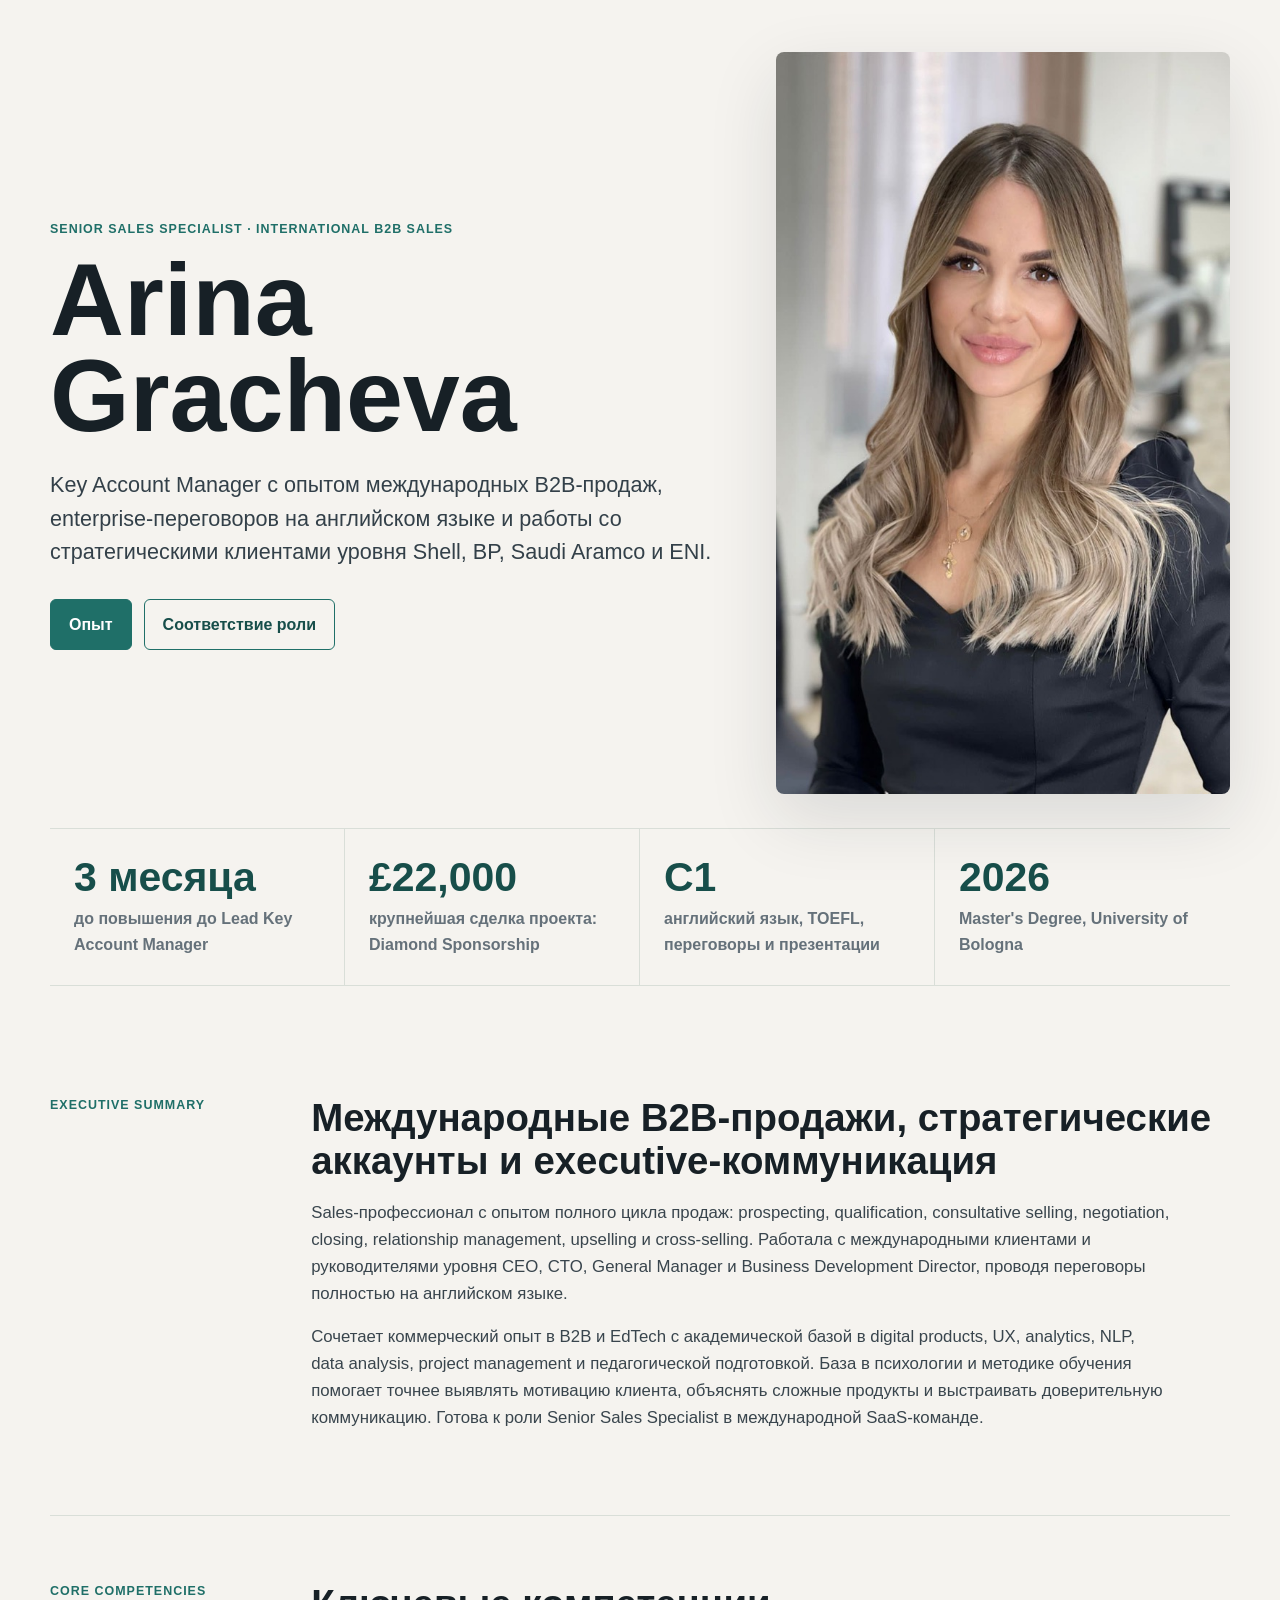
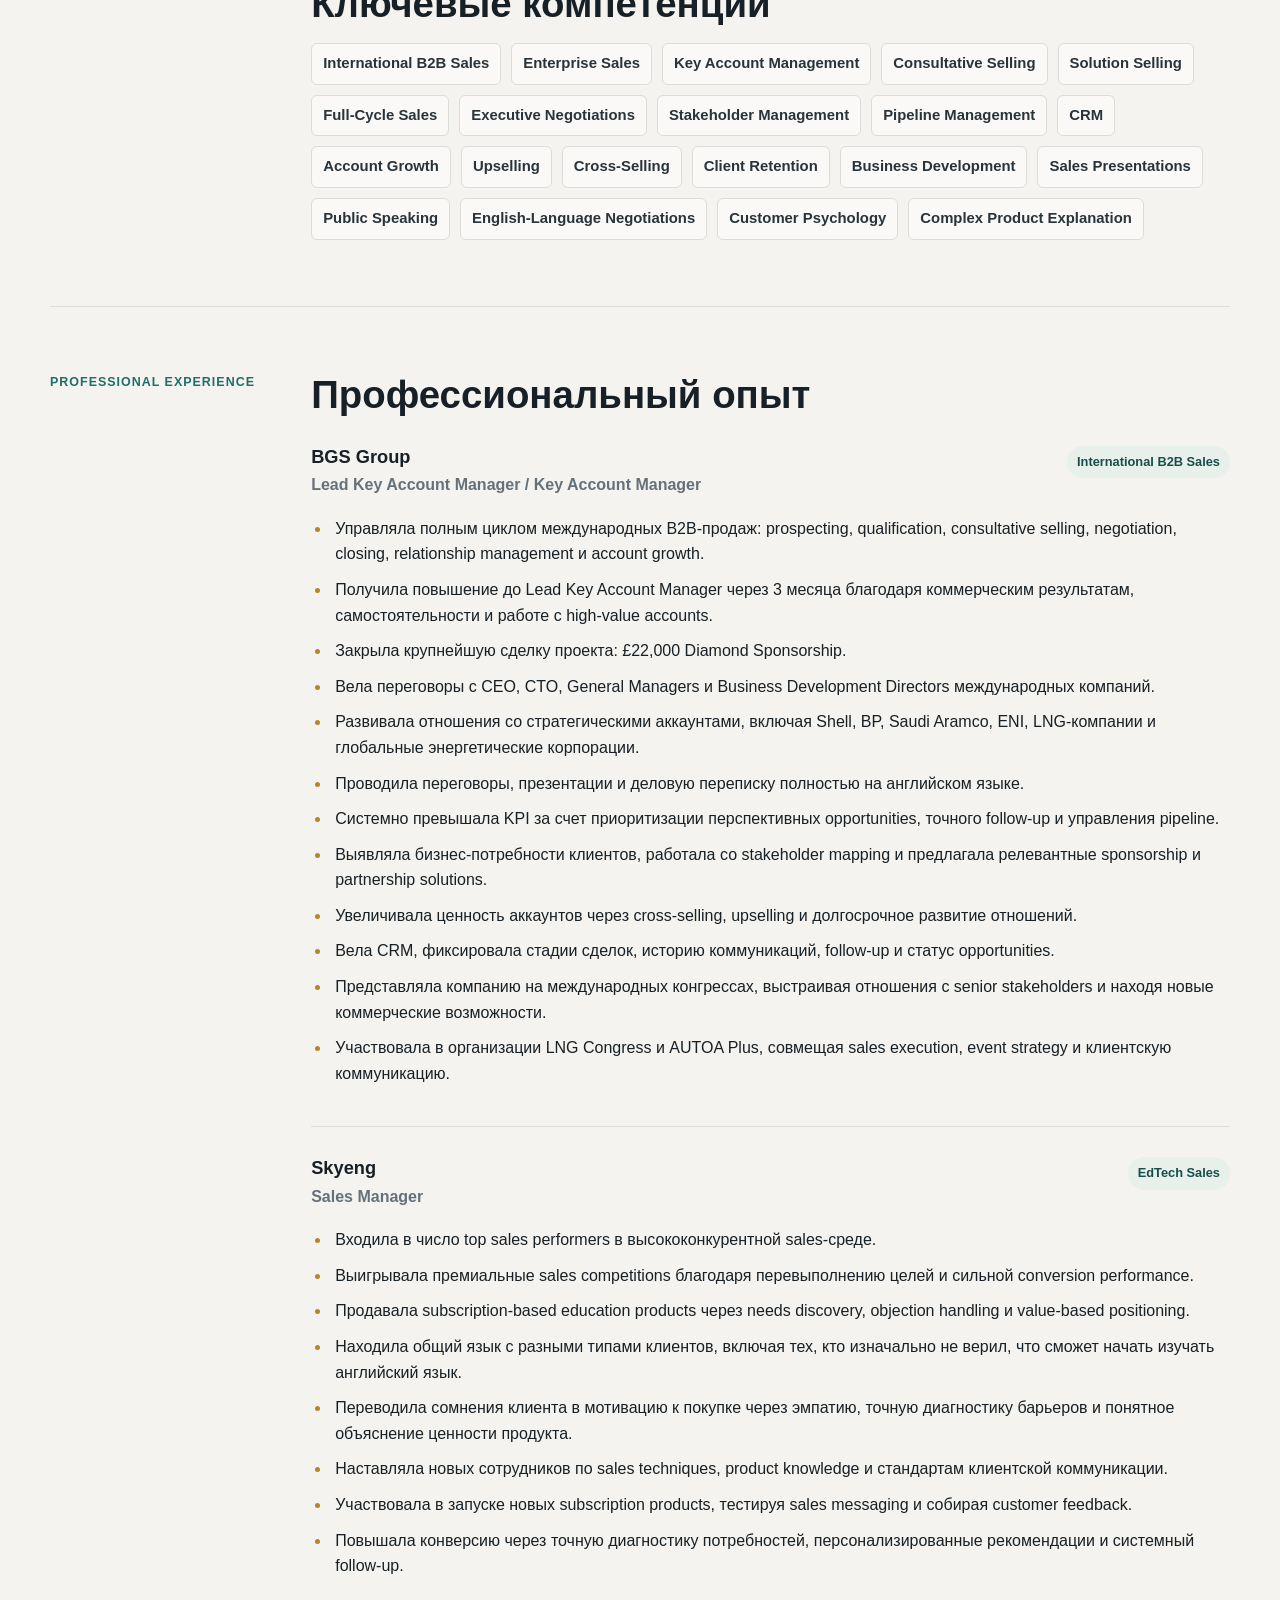
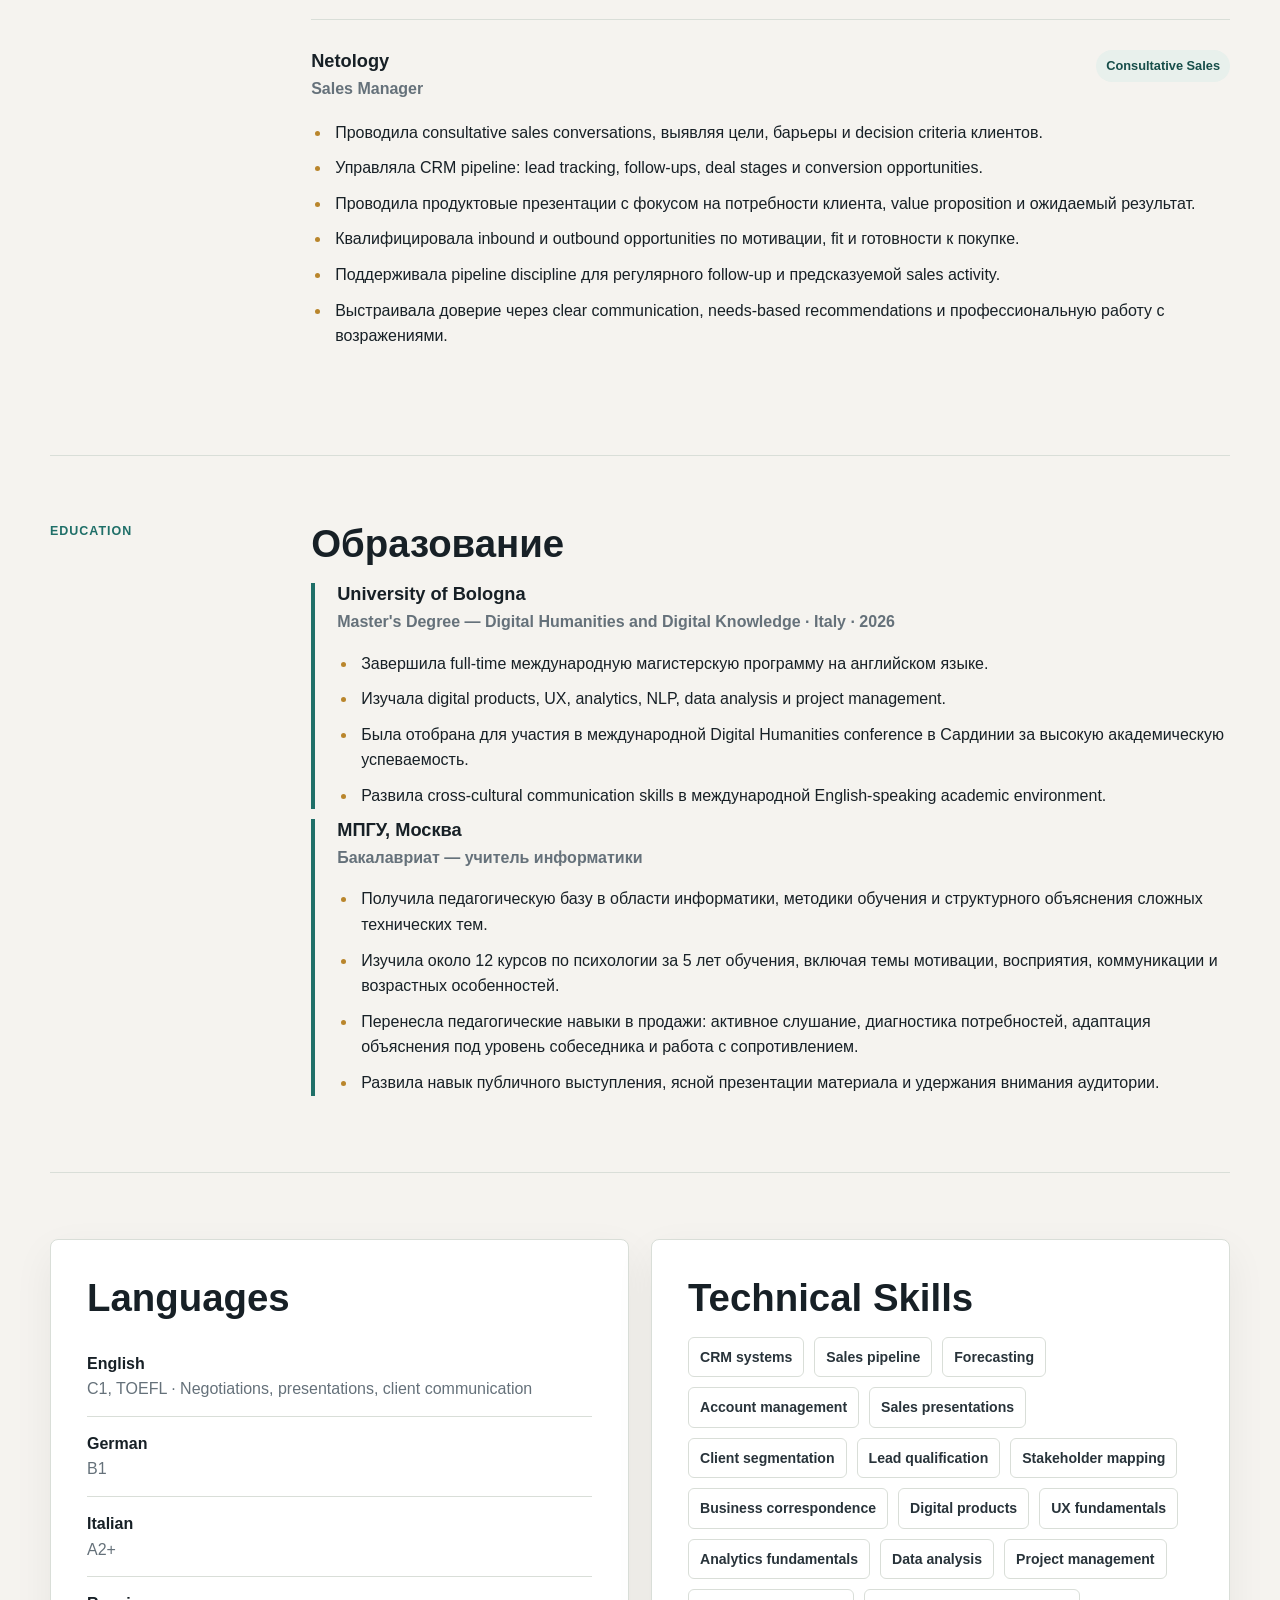
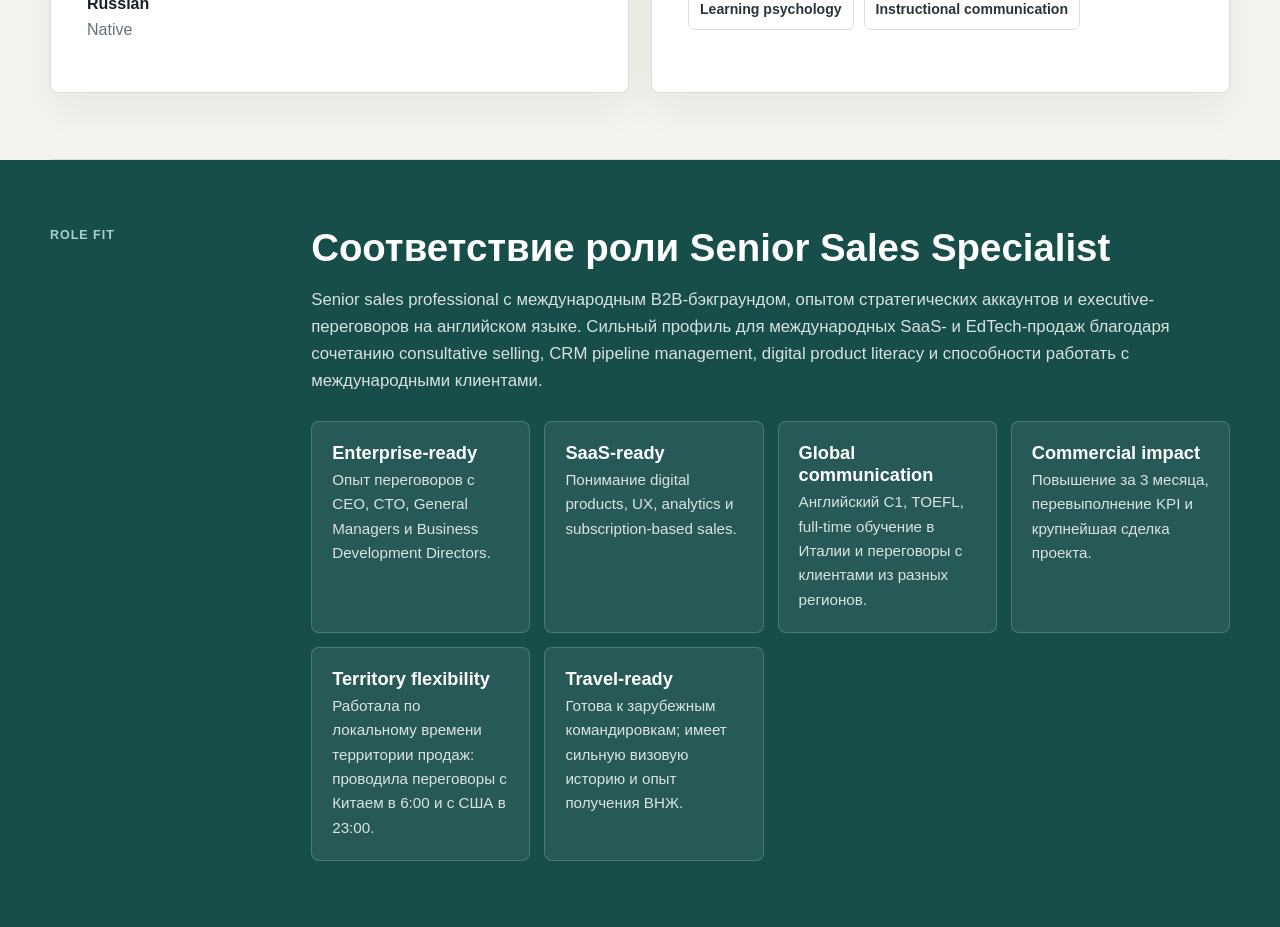
==== index.html @ f07f1e03 "Add resume website" ====
<!doctype html>
<html lang="ru">
  <head>
    <meta charset="utf-8" />
    <meta name="viewport" content="width=device-width, initial-scale=1" />
    <title>Arina Gracheva | Senior Sales Specialist</title>
    <meta
      name="description"
      content="Резюме Арины Грачевой: Senior Sales Specialist, International B2B Sales, Key Account Management, English C1."
    />
    <link rel="stylesheet" href="styles.css" />
  </head>
  <body>
    <main>
      <section class="hero" aria-labelledby="hero-title">
        <div class="hero__content">
          <p class="eyebrow">Senior Sales Specialist · International B2B Sales</p>
          <h1 id="hero-title">Arina Gracheva</h1>
          <p class="hero__lead">
            Key Account Manager с опытом международных B2B-продаж, enterprise-переговоров
            на английском языке и работы со стратегическими клиентами уровня Shell, BP,
            Saudi Aramco и ENI.
          </p>
          <div class="hero__actions" aria-label="Основные действия">
            <a href="#experience" class="button button--primary">Опыт</a>
            <a href="#role-fit" class="button button--secondary">Соответствие роли</a>
          </div>
        </div>
        <div class="hero__photo" aria-label="Портрет Арины Грачевой">
          <img
            src="3CC2D4A4-114E-450F-908F-D5BBDFE2E6F9_1_105_c.jpeg"
            alt="Arina Gracheva"
          />
        </div>
      </section>

      <section class="metrics" aria-label="Ключевые достижения">
        <article>
          <span>3 месяца</span>
          <p>до повышения до Lead Key Account Manager</p>
        </article>
        <article>
          <span>£22,000</span>
          <p>крупнейшая сделка проекта: Diamond Sponsorship</p>
        </article>
        <article>
          <span>C1</span>
          <p>английский язык, TOEFL, переговоры и презентации</p>
        </article>
        <article>
          <span>2026</span>
          <p>Master's Degree, University of Bologna</p>
        </article>
      </section>

      <section class="section section--summary" id="summary">
        <div class="section__label">Executive Summary</div>
        <div class="section__body">
          <h2>Международные B2B-продажи, стратегические аккаунты и executive-коммуникация</h2>
          <p>
            Sales-профессионал с опытом полного цикла продаж: prospecting, qualification,
            consultative selling, negotiation, closing, relationship management, upselling и
            cross-selling. Работала с международными клиентами и руководителями уровня CEO,
            CTO, General Manager и Business Development Director, проводя переговоры полностью
            на английском языке.
          </p>
          <p>
            Сочетает коммерческий опыт в B2B и EdTech с академической базой в digital products,
            UX, analytics, NLP, data analysis, project management и педагогической подготовкой.
            База в психологии и методике обучения помогает точнее выявлять мотивацию клиента,
            объяснять сложные продукты и выстраивать доверительную коммуникацию. Готова к роли
            Senior Sales Specialist в международной SaaS-команде.
          </p>
        </div>
      </section>

      <section class="section" aria-labelledby="competencies-title">
        <div class="section__label">Core Competencies</div>
        <div class="section__body">
          <h2 id="competencies-title">Ключевые компетенции</h2>
          <div class="tags">
            <span>International B2B Sales</span>
            <span>Enterprise Sales</span>
            <span>Key Account Management</span>
            <span>Consultative Selling</span>
            <span>Solution Selling</span>
            <span>Full-Cycle Sales</span>
            <span>Executive Negotiations</span>
            <span>Stakeholder Management</span>
            <span>Pipeline Management</span>
            <span>CRM</span>
            <span>Account Growth</span>
            <span>Upselling</span>
            <span>Cross-Selling</span>
            <span>Client Retention</span>
            <span>Business Development</span>
            <span>Sales Presentations</span>
            <span>Public Speaking</span>
            <span>English-Language Negotiations</span>
            <span>Customer Psychology</span>
            <span>Complex Product Explanation</span>
          </div>
        </div>
      </section>

      <section class="section" id="experience" aria-labelledby="experience-title">
        <div class="section__label">Professional Experience</div>
        <div class="section__body">
          <h2 id="experience-title">Профессиональный опыт</h2>

          <article class="role">
            <div class="role__header">
              <div>
                <h3>BGS Group</h3>
                <p>Lead Key Account Manager / Key Account Manager</p>
              </div>
              <span>International B2B Sales</span>
            </div>
            <ul>
              <li>Управляла полным циклом международных B2B-продаж: prospecting, qualification, consultative selling, negotiation, closing, relationship management и account growth.</li>
              <li>Получила повышение до Lead Key Account Manager через 3 месяца благодаря коммерческим результатам, самостоятельности и работе с high-value accounts.</li>
              <li>Закрыла крупнейшую сделку проекта: £22,000 Diamond Sponsorship.</li>
              <li>Вела переговоры с CEO, CTO, General Managers и Business Development Directors международных компаний.</li>
              <li>Развивала отношения со стратегическими аккаунтами, включая Shell, BP, Saudi Aramco, ENI, LNG-компании и глобальные энергетические корпорации.</li>
              <li>Проводила переговоры, презентации и деловую переписку полностью на английском языке.</li>
              <li>Системно превышала KPI за счет приоритизации перспективных opportunities, точного follow-up и управления pipeline.</li>
              <li>Выявляла бизнес-потребности клиентов, работала со stakeholder mapping и предлагала релевантные sponsorship и partnership solutions.</li>
              <li>Увеличивала ценность аккаунтов через cross-selling, upselling и долгосрочное развитие отношений.</li>
              <li>Вела CRM, фиксировала стадии сделок, историю коммуникаций, follow-up и статус opportunities.</li>
              <li>Представляла компанию на международных конгрессах, выстраивая отношения с senior stakeholders и находя новые коммерческие возможности.</li>
              <li>Участвовала в организации LNG Congress и AUTOA Plus, совмещая sales execution, event strategy и клиентскую коммуникацию.</li>
            </ul>
          </article>

          <article class="role">
            <div class="role__header">
              <div>
                <h3>Skyeng</h3>
                <p>Sales Manager</p>
              </div>
              <span>EdTech Sales</span>
            </div>
            <ul>
              <li>Входила в число top sales performers в высококонкурентной sales-среде.</li>
              <li>Выигрывала премиальные sales competitions благодаря перевыполнению целей и сильной conversion performance.</li>
              <li>Продавала subscription-based education products через needs discovery, objection handling и value-based positioning.</li>
              <li>Находила общий язык с разными типами клиентов, включая тех, кто изначально не верил, что сможет начать изучать английский язык.</li>
              <li>Переводила сомнения клиента в мотивацию к покупке через эмпатию, точную диагностику барьеров и понятное объяснение ценности продукта.</li>
              <li>Наставляла новых сотрудников по sales techniques, product knowledge и стандартам клиентской коммуникации.</li>
              <li>Участвовала в запуске новых subscription products, тестируя sales messaging и собирая customer feedback.</li>
              <li>Повышала конверсию через точную диагностику потребностей, персонализированные рекомендации и системный follow-up.</li>
            </ul>
          </article>

          <article class="role">
            <div class="role__header">
              <div>
                <h3>Netology</h3>
                <p>Sales Manager</p>
              </div>
              <span>Consultative Sales</span>
            </div>
            <ul>
              <li>Проводила consultative sales conversations, выявляя цели, барьеры и decision criteria клиентов.</li>
              <li>Управляла CRM pipeline: lead tracking, follow-ups, deal stages и conversion opportunities.</li>
              <li>Проводила продуктовые презентации с фокусом на потребности клиента, value proposition и ожидаемый результат.</li>
              <li>Квалифицировала inbound и outbound opportunities по мотивации, fit и готовности к покупке.</li>
              <li>Поддерживала pipeline discipline для регулярного follow-up и предсказуемой sales activity.</li>
              <li>Выстраивала доверие через clear communication, needs-based recommendations и профессиональную работу с возражениями.</li>
            </ul>
          </article>
        </div>
      </section>

      <section class="section" id="education" aria-labelledby="education-title">
        <div class="section__label">Education</div>
        <div class="section__body">
          <h2 id="education-title">Образование</h2>
          <article class="education">
            <h3>University of Bologna</h3>
            <p>Master's Degree — Digital Humanities and Digital Knowledge · Italy · 2026</p>
            <ul>
              <li>Завершила full-time международную магистерскую программу на английском языке.</li>
              <li>Изучала digital products, UX, analytics, NLP, data analysis и project management.</li>
              <li>Была отобрана для участия в международной Digital Humanities conference в Сардинии за высокую академическую успеваемость.</li>
              <li>Развила cross-cultural communication skills в международной English-speaking academic environment.</li>
            </ul>
          </article>
          <article class="education">
            <h3>МПГУ, Москва</h3>
            <p>Бакалавриат — учитель информатики</p>
            <ul>
              <li>Получила педагогическую базу в области информатики, методики обучения и структурного объяснения сложных технических тем.</li>
              <li>Изучила около 12 курсов по психологии за 5 лет обучения, включая темы мотивации, восприятия, коммуникации и возрастных особенностей.</li>
              <li>Перенесла педагогические навыки в продажи: активное слушание, диагностика потребностей, адаптация объяснения под уровень собеседника и работа с сопротивлением.</li>
              <li>Развила навык публичного выступления, ясной презентации материала и удержания внимания аудитории.</li>
            </ul>
          </article>
        </div>
      </section>

      <section class="section section--split" aria-label="Языки и технические навыки">
        <div class="panel">
          <h2>Languages</h2>
          <dl>
            <div>
              <dt>English</dt>
              <dd>C1, TOEFL · Negotiations, presentations, client communication</dd>
            </div>
            <div>
              <dt>German</dt>
              <dd>B1</dd>
            </div>
            <div>
              <dt>Italian</dt>
              <dd>A2+</dd>
            </div>
            <div>
              <dt>Russian</dt>
              <dd>Native</dd>
            </div>
          </dl>
        </div>
        <div class="panel">
          <h2>Technical Skills</h2>
          <div class="tags tags--compact">
            <span>CRM systems</span>
            <span>Sales pipeline</span>
            <span>Forecasting</span>
            <span>Account management</span>
            <span>Sales presentations</span>
            <span>Client segmentation</span>
            <span>Lead qualification</span>
            <span>Stakeholder mapping</span>
            <span>Business correspondence</span>
            <span>Digital products</span>
            <span>UX fundamentals</span>
            <span>Analytics fundamentals</span>
            <span>Data analysis</span>
            <span>Project management</span>
            <span>Learning psychology</span>
            <span>Instructional communication</span>
          </div>
        </div>
      </section>

      <section class="section section--accent" id="role-fit">
        <div class="section__label">Role Fit</div>
        <div class="section__body">
          <h2>Соответствие роли Senior Sales Specialist</h2>
          <p>
            Senior sales professional с международным B2B-бэкграундом, опытом стратегических
            аккаунтов и executive-переговоров на английском языке. Сильный профиль для
            международных SaaS- и EdTech-продаж благодаря сочетанию consultative selling,
            CRM pipeline management, digital product literacy и способности работать с
            международными клиентами.
          </p>
          <div class="fit-grid">
            <article>
              <h3>Enterprise-ready</h3>
              <p>Опыт переговоров с CEO, CTO, General Managers и Business Development Directors.</p>
            </article>
            <article>
              <h3>SaaS-ready</h3>
              <p>Понимание digital products, UX, analytics и subscription-based sales.</p>
            </article>
            <article>
              <h3>Global communication</h3>
              <p>Английский C1, TOEFL, full-time обучение в Италии и переговоры с клиентами из разных регионов.</p>
            </article>
            <article>
              <h3>Commercial impact</h3>
              <p>Повышение за 3 месяца, перевыполнение KPI и крупнейшая сделка проекта.</p>
            </article>
            <article>
              <h3>Territory flexibility</h3>
              <p>Работала по локальному времени территории продаж: проводила переговоры с Китаем в 6:00 и с США в 23:00.</p>
            </article>
            <article>
              <h3>Travel-ready</h3>
              <p>Готова к зарубежным командировкам; имеет сильную визовую историю и опыт получения ВНЖ.</p>
            </article>
          </div>
        </div>
      </section>
    </main>
  </body>
</html>
---- styles.css ----
:root {
  --bg: #f5f3ef;
  --surface: #ffffff;
  --ink: #172026;
  --muted: #65717a;
  --line: #d9ded8;
  --accent: #1f6f68;
  --accent-strong: #174e4a;
  --gold: #b9852b;
  --soft: #e8f0ec;
  --shadow: 0 24px 70px rgba(23, 32, 38, 0.12);
}

* {
  box-sizing: border-box;
}

html {
  scroll-behavior: smooth;
}

body {
  margin: 0;
  background: var(--bg);
  color: var(--ink);
  font-family: Inter, -apple-system, BlinkMacSystemFont, "Segoe UI", Arial, sans-serif;
  font-size: 16px;
  line-height: 1.6;
  letter-spacing: 0;
}

img {
  display: block;
  max-width: 100%;
}

main {
  overflow: hidden;
}

.hero {
  min-height: 92vh;
  display: grid;
  grid-template-columns: minmax(0, 1.05fr) minmax(340px, 0.72fr);
  align-items: center;
  gap: clamp(32px, 5vw, 80px);
  width: min(1180px, calc(100% - 40px));
  margin: 0 auto;
  padding: 52px 0 34px;
}

.hero__content {
  padding-top: 24px;
}

.eyebrow,
.section__label {
  color: var(--accent);
  font-size: 0.78rem;
  font-weight: 800;
  letter-spacing: 0.08em;
  text-transform: uppercase;
}

h1,
h2,
h3,
p {
  margin-top: 0;
}

h1 {
  max-width: 760px;
  margin-bottom: 24px;
  font-size: clamp(3.3rem, 8vw, 6.9rem);
  line-height: 0.94;
  font-weight: 800;
}

h2 {
  margin-bottom: 18px;
  font-size: clamp(1.55rem, 3vw, 2.55rem);
  line-height: 1.12;
}

h3 {
  margin-bottom: 4px;
  font-size: 1.14rem;
  line-height: 1.22;
}

.hero__lead {
  max-width: 720px;
  margin-bottom: 30px;
  color: #334049;
  font-size: clamp(1.05rem, 1.8vw, 1.35rem);
  line-height: 1.55;
}

.hero__actions {
  display: flex;
  flex-wrap: wrap;
  gap: 12px;
}

.button {
  min-height: 48px;
  display: inline-flex;
  align-items: center;
  justify-content: center;
  border: 1px solid var(--accent);
  border-radius: 6px;
  padding: 12px 18px;
  font-weight: 800;
  text-decoration: none;
}

.button--primary {
  background: var(--accent);
  color: white;
}

.button--secondary {
  background: transparent;
  color: var(--accent-strong);
}

.button:focus-visible,
a:focus-visible {
  outline: 3px solid rgba(31, 111, 104, 0.35);
  outline-offset: 3px;
}

.hero__photo {
  position: relative;
  align-self: stretch;
  min-height: 620px;
  border-radius: 8px;
  overflow: hidden;
  box-shadow: var(--shadow);
}

.hero__photo img {
  width: 100%;
  height: 100%;
  object-fit: cover;
  object-position: 50% 28%;
}

.metrics {
  display: grid;
  grid-template-columns: repeat(4, minmax(0, 1fr));
  width: min(1180px, calc(100% - 40px));
  margin: 0 auto 34px;
  border-top: 1px solid var(--line);
  border-bottom: 1px solid var(--line);
}

.metrics article {
  min-height: 142px;
  padding: 28px 24px;
  border-right: 1px solid var(--line);
}

.metrics article:last-child {
  border-right: 0;
}

.metrics span {
  display: block;
  margin-bottom: 8px;
  color: var(--accent-strong);
  font-size: clamp(1.8rem, 3.2vw, 2.7rem);
  line-height: 1;
  font-weight: 800;
}

.metrics p {
  margin-bottom: 0;
  color: var(--muted);
  font-weight: 600;
}

.section {
  display: grid;
  grid-template-columns: 210px minmax(0, 1fr);
  gap: clamp(24px, 4vw, 60px);
  width: min(1180px, calc(100% - 40px));
  margin: 0 auto;
  padding: 66px 0;
  border-bottom: 1px solid var(--line);
}

.section__body > p {
  max-width: 860px;
  color: #39454d;
  font-size: 1.05rem;
}

.section--summary {
  padding-top: 76px;
}

.tags {
  display: flex;
  flex-wrap: wrap;
  gap: 10px;
}

.tags span {
  border: 1px solid var(--line);
  border-radius: 6px;
  background: rgba(255, 255, 255, 0.55);
  padding: 8px 11px;
  color: #28333a;
  font-size: 0.93rem;
  font-weight: 700;
}

.role {
  padding: 30px 0;
  border-top: 1px solid var(--line);
}

.role:first-of-type {
  border-top: 0;
  padding-top: 12px;
}

.role__header {
  display: flex;
  align-items: flex-start;
  justify-content: space-between;
  gap: 20px;
  margin-bottom: 18px;
}

.role__header p {
  margin-bottom: 0;
  color: var(--muted);
  font-weight: 700;
}

.role__header span {
  flex: 0 0 auto;
  border-radius: 999px;
  background: var(--soft);
  padding: 6px 10px;
  color: var(--accent-strong);
  font-size: 0.8rem;
  font-weight: 800;
}

ul {
  margin: 0;
  padding-left: 20px;
}

li {
  margin-bottom: 10px;
  padding-left: 4px;
}

li::marker {
  color: var(--gold);
}

.education {
  border-left: 4px solid var(--accent);
  padding-left: 22px;
}

.education p {
  color: var(--muted);
  font-weight: 700;
}

.section--split {
  grid-template-columns: repeat(2, minmax(0, 1fr));
  gap: 22px;
}

.panel {
  background: var(--surface);
  border: 1px solid var(--line);
  border-radius: 8px;
  padding: clamp(24px, 4vw, 36px);
  box-shadow: 0 14px 42px rgba(23, 32, 38, 0.06);
}

dl {
  margin: 0;
}

dl div {
  padding: 14px 0;
  border-top: 1px solid var(--line);
}

dl div:first-child {
  border-top: 0;
}

dt {
  font-weight: 800;
}

dd {
  margin-left: 0;
  color: var(--muted);
}

.tags--compact span {
  font-size: 0.88rem;
}

.section--accent {
  background: var(--accent-strong);
  color: white;
  width: 100%;
  padding-right: max(20px, calc((100% - 1180px) / 2));
  padding-left: max(20px, calc((100% - 1180px) / 2));
  border-bottom: 0;
}

.section--accent .section__label {
  color: #a9d3ca;
}

.section--accent p {
  color: rgba(255, 255, 255, 0.83);
}

.fit-grid {
  display: grid;
  grid-template-columns: repeat(4, minmax(0, 1fr));
  gap: 14px;
  margin-top: 26px;
}

.fit-grid article {
  min-height: 168px;
  border: 1px solid rgba(255, 255, 255, 0.18);
  border-radius: 8px;
  padding: 20px;
  background: rgba(255, 255, 255, 0.07);
}

.fit-grid h3 {
  color: white;
}

.fit-grid p {
  margin-bottom: 0;
  font-size: 0.95rem;
}

@media (max-width: 940px) {
  .hero {
    min-height: auto;
    grid-template-columns: 1fr;
    padding-top: 34px;
  }

  .hero__photo {
    min-height: 520px;
    order: -1;
  }

  .metrics {
    grid-template-columns: repeat(2, minmax(0, 1fr));
  }

  .metrics article:nth-child(2) {
    border-right: 0;
  }

  .metrics article:nth-child(-n + 2) {
    border-bottom: 1px solid var(--line);
  }

  .section,
  .section--accent {
    grid-template-columns: 1fr;
    gap: 16px;
    padding-top: 50px;
    padding-bottom: 50px;
  }

  .section--split,
  .fit-grid {
    grid-template-columns: 1fr;
  }
}

@media (max-width: 620px) {
  .hero,
  .metrics,
  .section {
    width: min(100% - 28px, 1180px);
  }

  h1 {
    font-size: clamp(2.9rem, 16vw, 4.9rem);
  }

  .hero__photo {
    min-height: 430px;
  }

  .hero__actions {
    flex-direction: column;
  }

  .button {
    width: 100%;
  }

  .metrics {
    grid-template-columns: 1fr;
  }

  .metrics article {
    border-right: 0;
    border-bottom: 1px solid var(--line);
  }

  .metrics article:last-child {
    border-bottom: 0;
  }

  .role__header {
    display: block;
  }

  .role__header span {
    display: inline-flex;
    margin-top: 12px;
  }

  .panel {
    padding: 22px;
  }
}
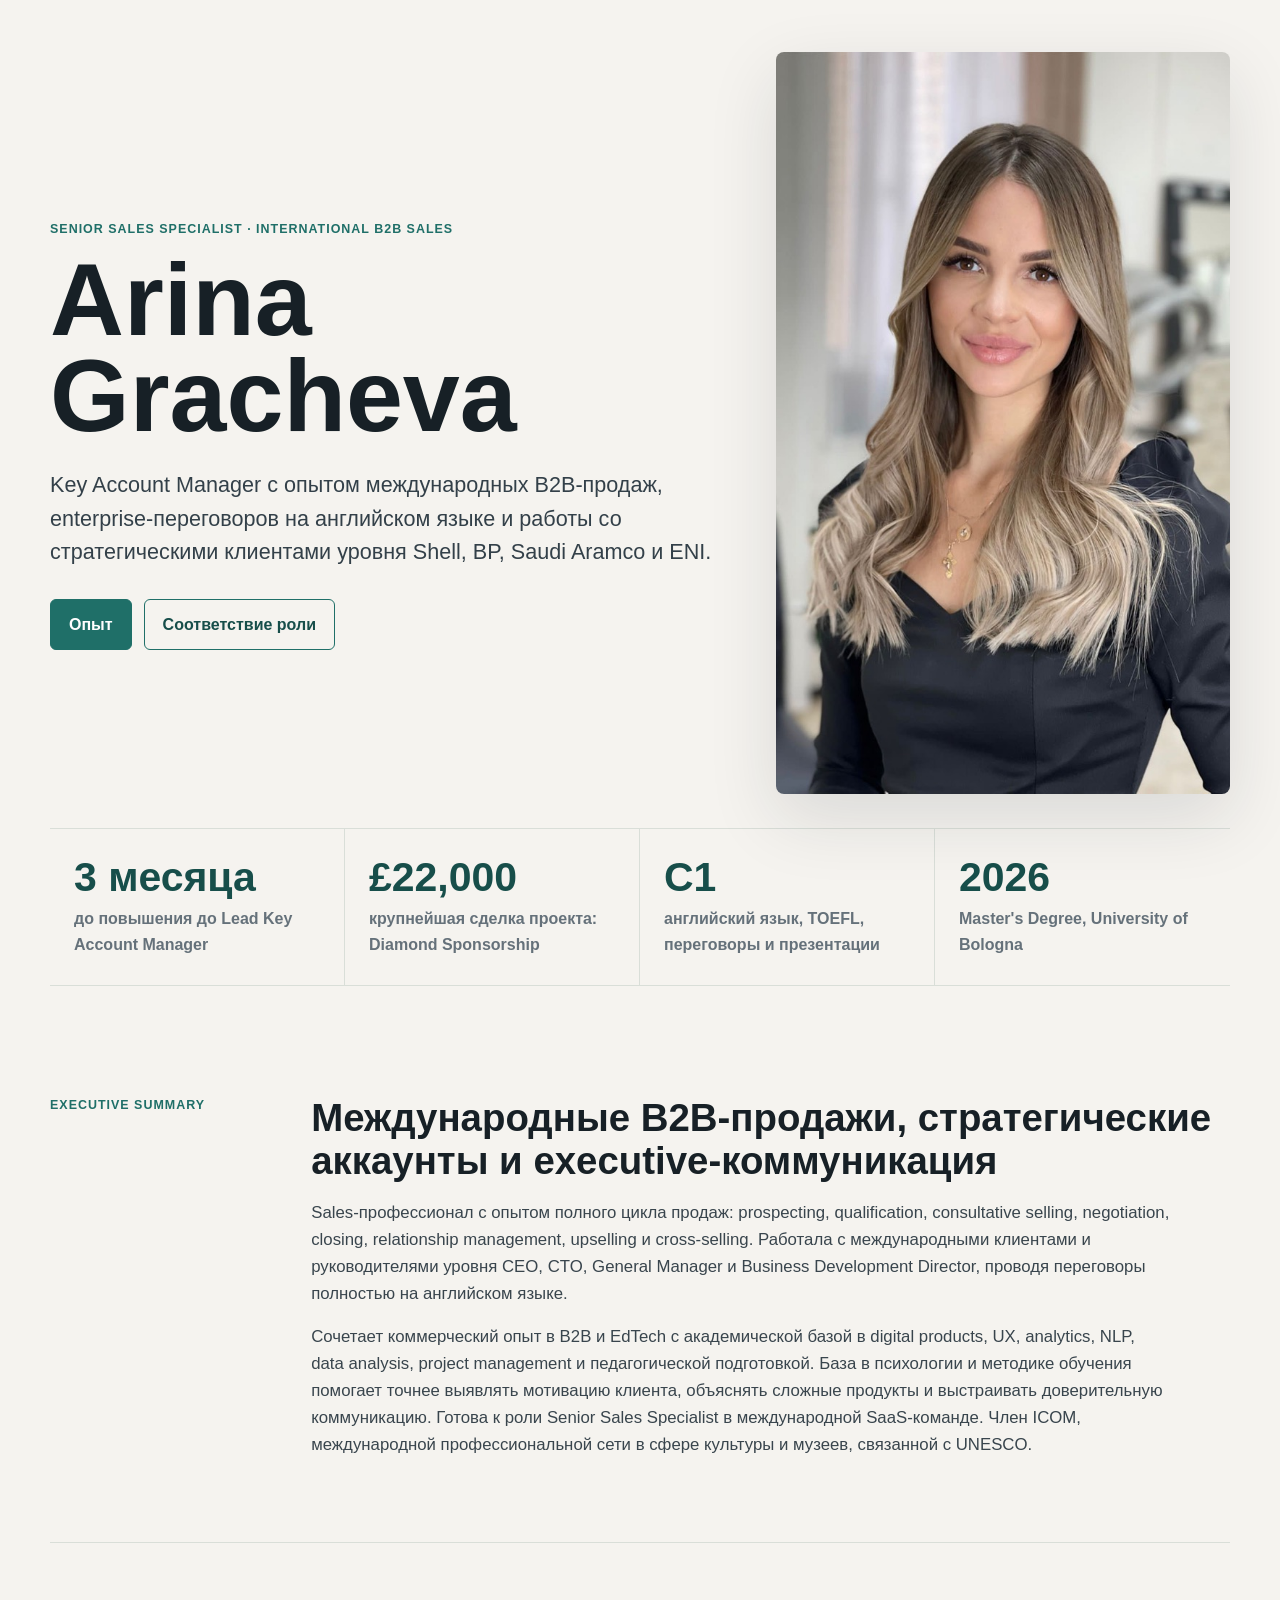
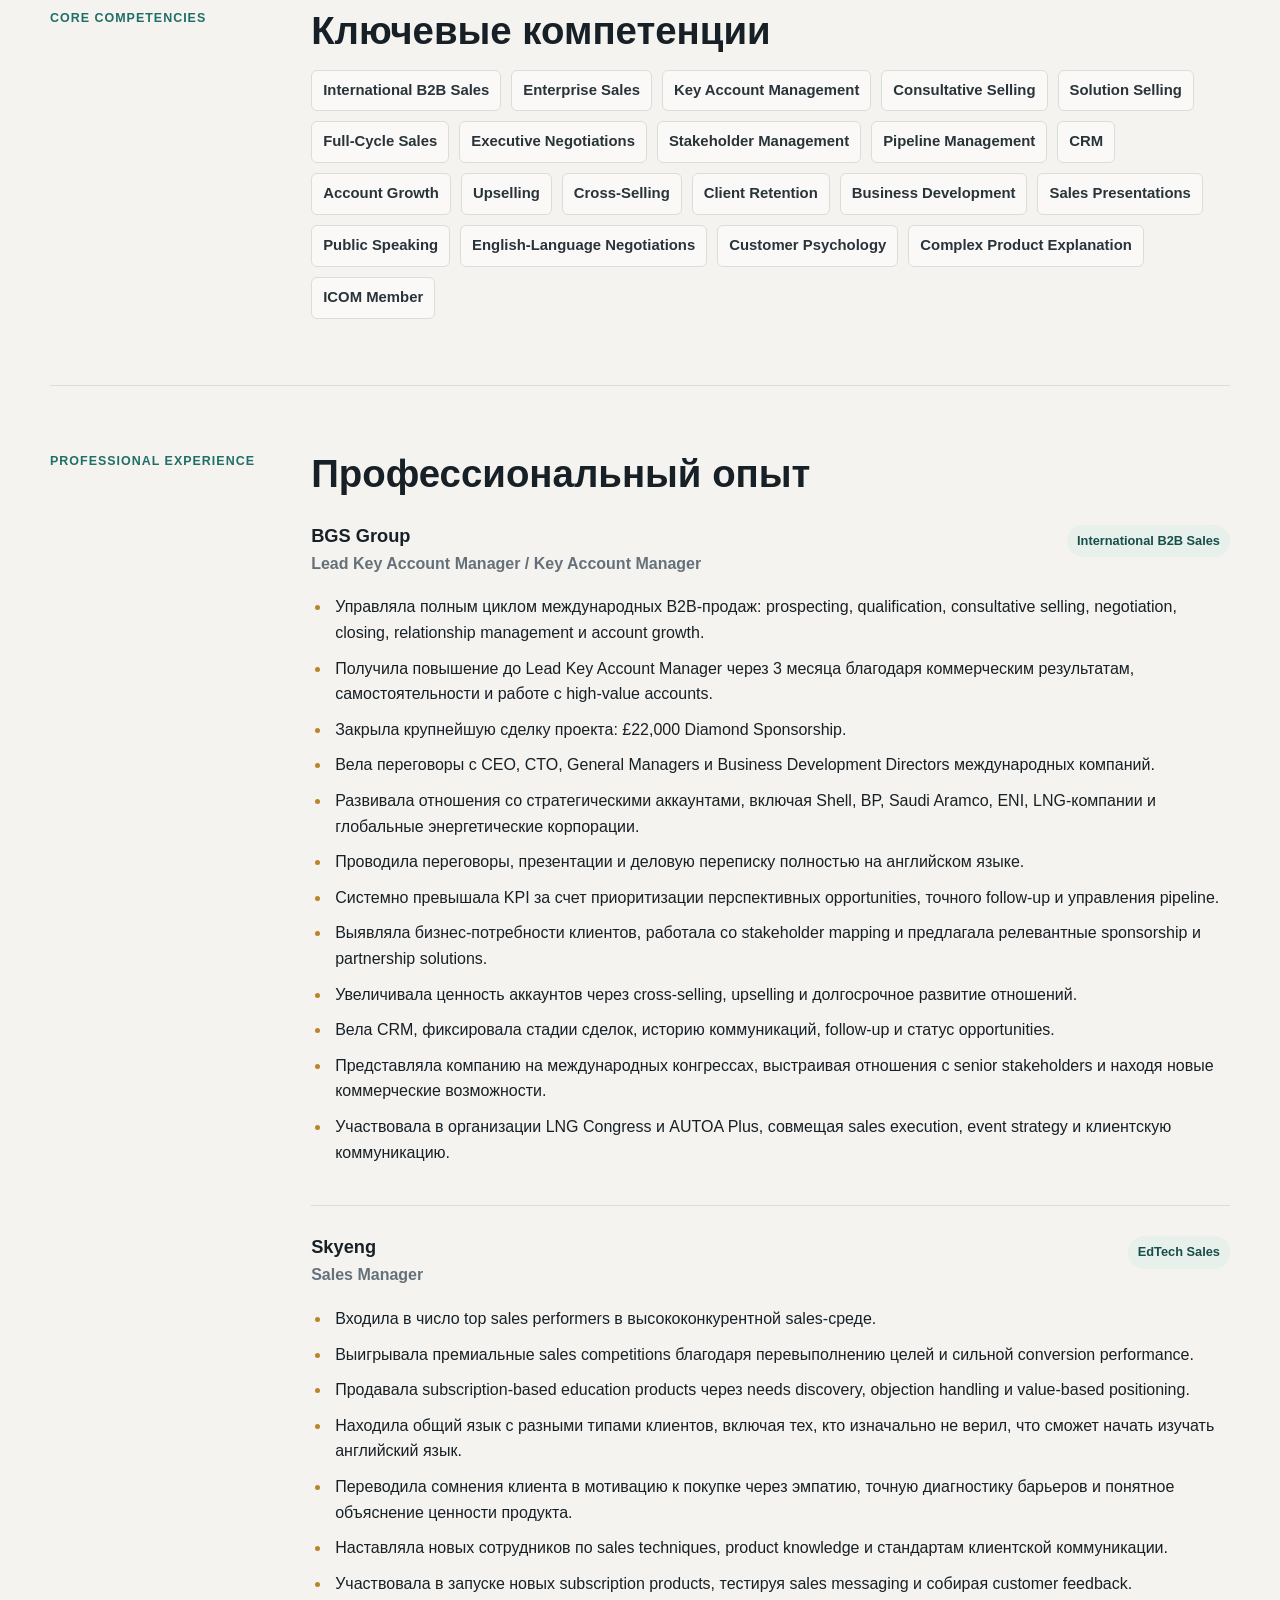
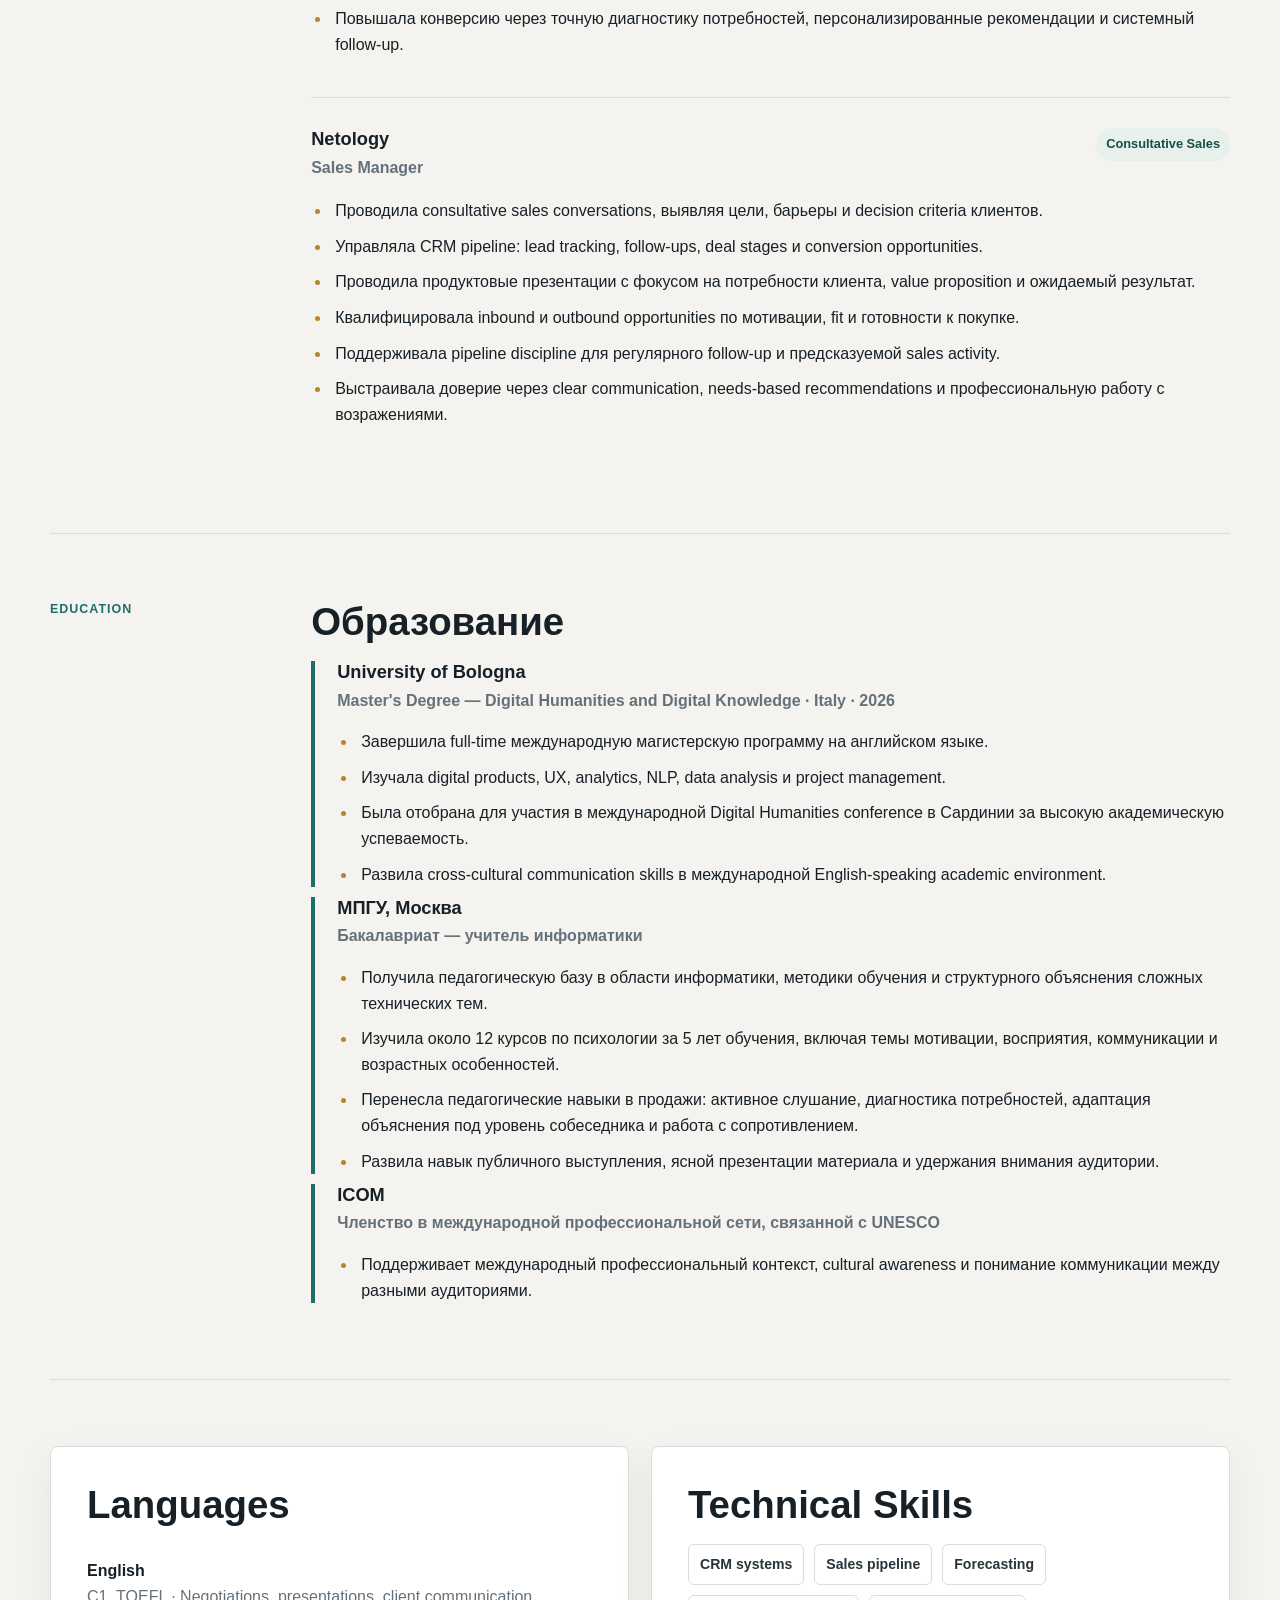
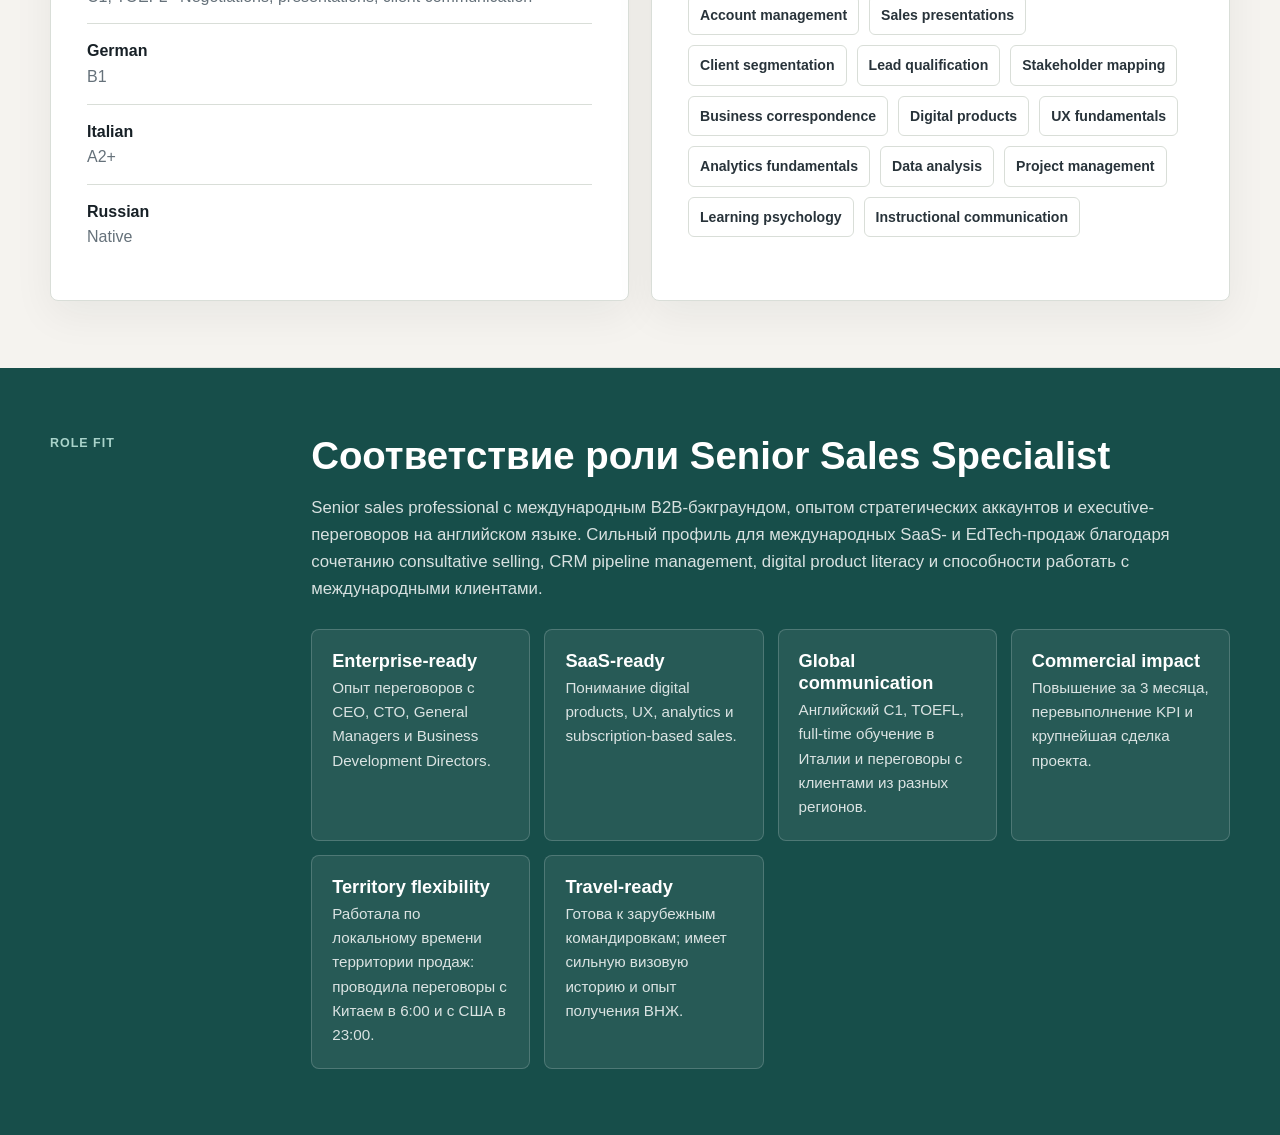
==== commit fd2c2b91: "Add ICOM membership to resume site" ====
--- a/index.html
+++ b/index.html
@@ -69,7 +69,8 @@
             UX, analytics, NLP, data analysis, project management и педагогической подготовкой.
             База в психологии и методике обучения помогает точнее выявлять мотивацию клиента,
             объяснять сложные продукты и выстраивать доверительную коммуникацию. Готова к роли
-            Senior Sales Specialist в международной SaaS-команде.
+            Senior Sales Specialist в международной SaaS-команде. Член ICOM, международной
+            профессиональной сети в сфере культуры и музеев, связанной с UNESCO.
           </p>
         </div>
       </section>
@@ -99,6 +100,7 @@
             <span>English-Language Negotiations</span>
             <span>Customer Psychology</span>
             <span>Complex Product Explanation</span>
+            <span>ICOM Member</span>
           </div>
         </div>
       </section>
@@ -194,6 +196,13 @@
               <li>Изучила около 12 курсов по психологии за 5 лет обучения, включая темы мотивации, восприятия, коммуникации и возрастных особенностей.</li>
               <li>Перенесла педагогические навыки в продажи: активное слушание, диагностика потребностей, адаптация объяснения под уровень собеседника и работа с сопротивлением.</li>
               <li>Развила навык публичного выступления, ясной презентации материала и удержания внимания аудитории.</li>
+            </ul>
+          </article>
+          <article class="education">
+            <h3>ICOM</h3>
+            <p>Членство в международной профессиональной сети, связанной с UNESCO</p>
+            <ul>
+              <li>Поддерживает международный профессиональный контекст, cultural awareness и понимание коммуникации между разными аудиториями.</li>
             </ul>
           </article>
         </div>
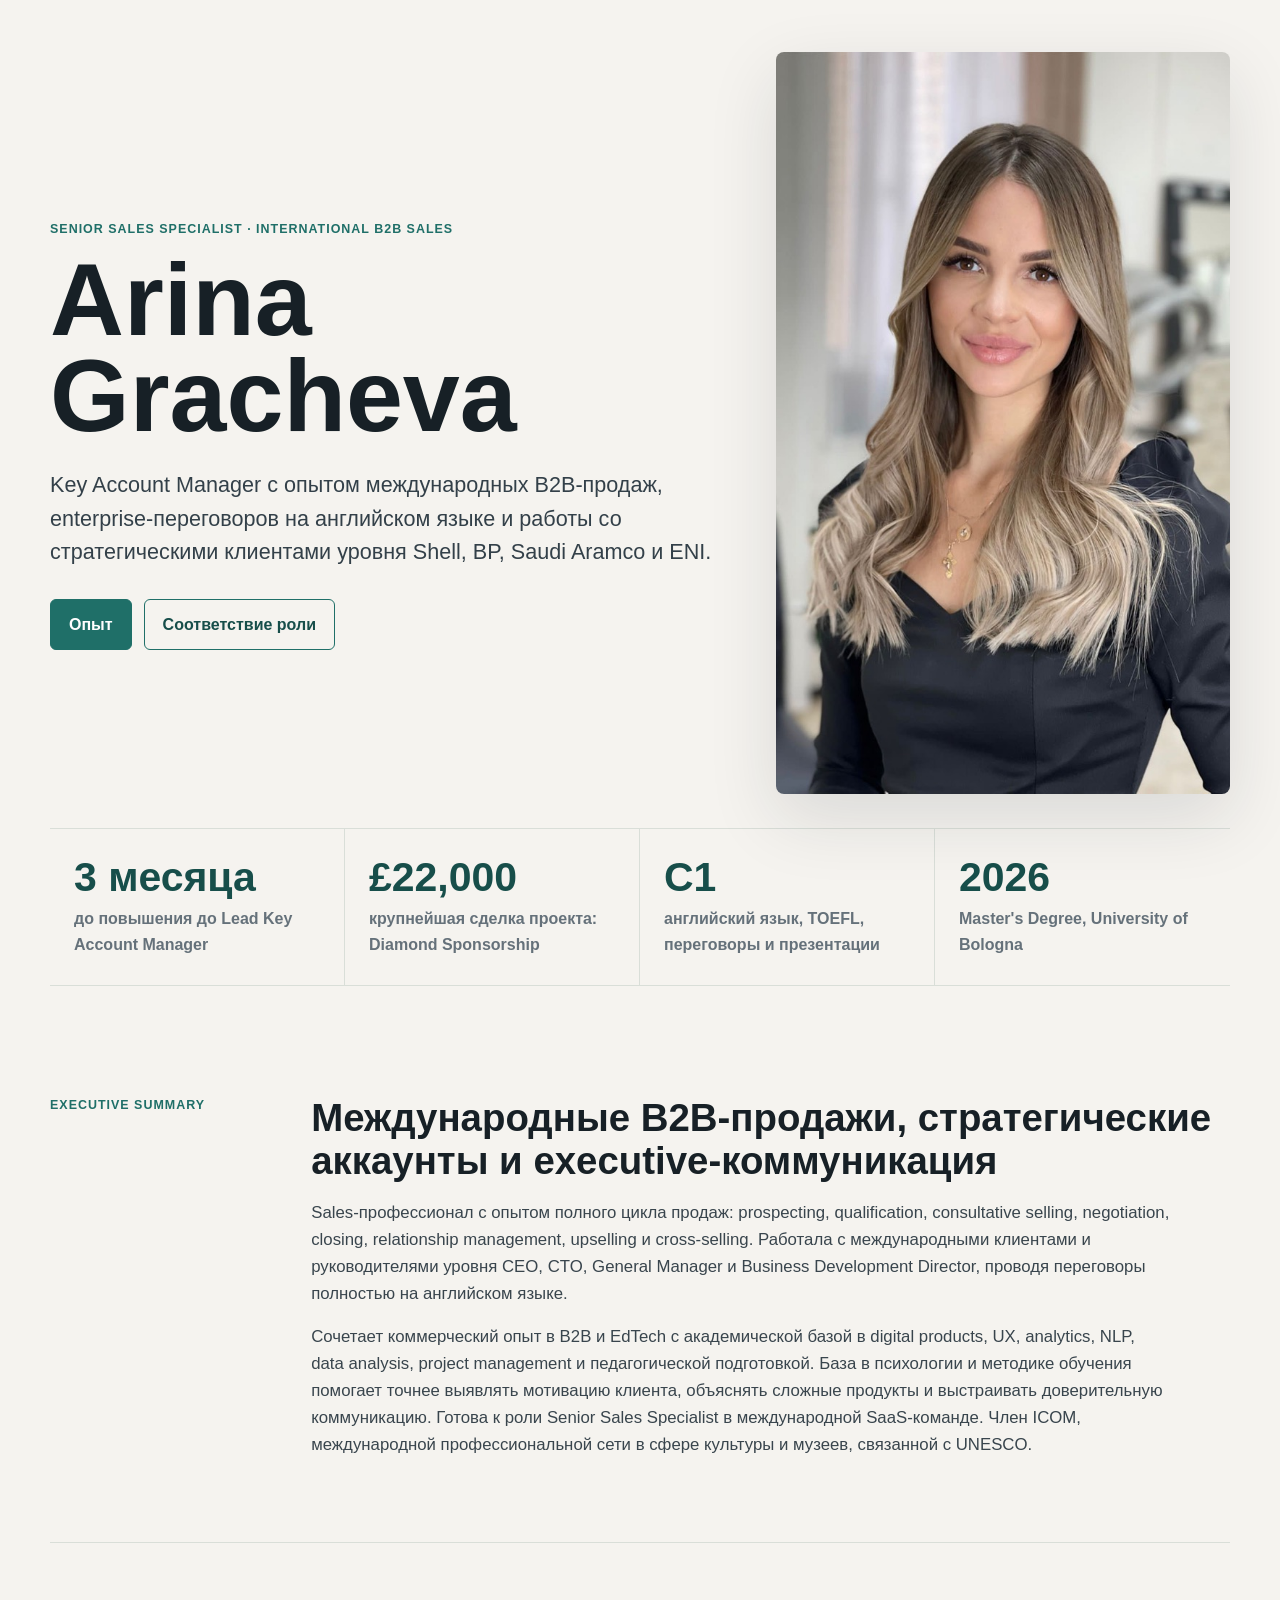
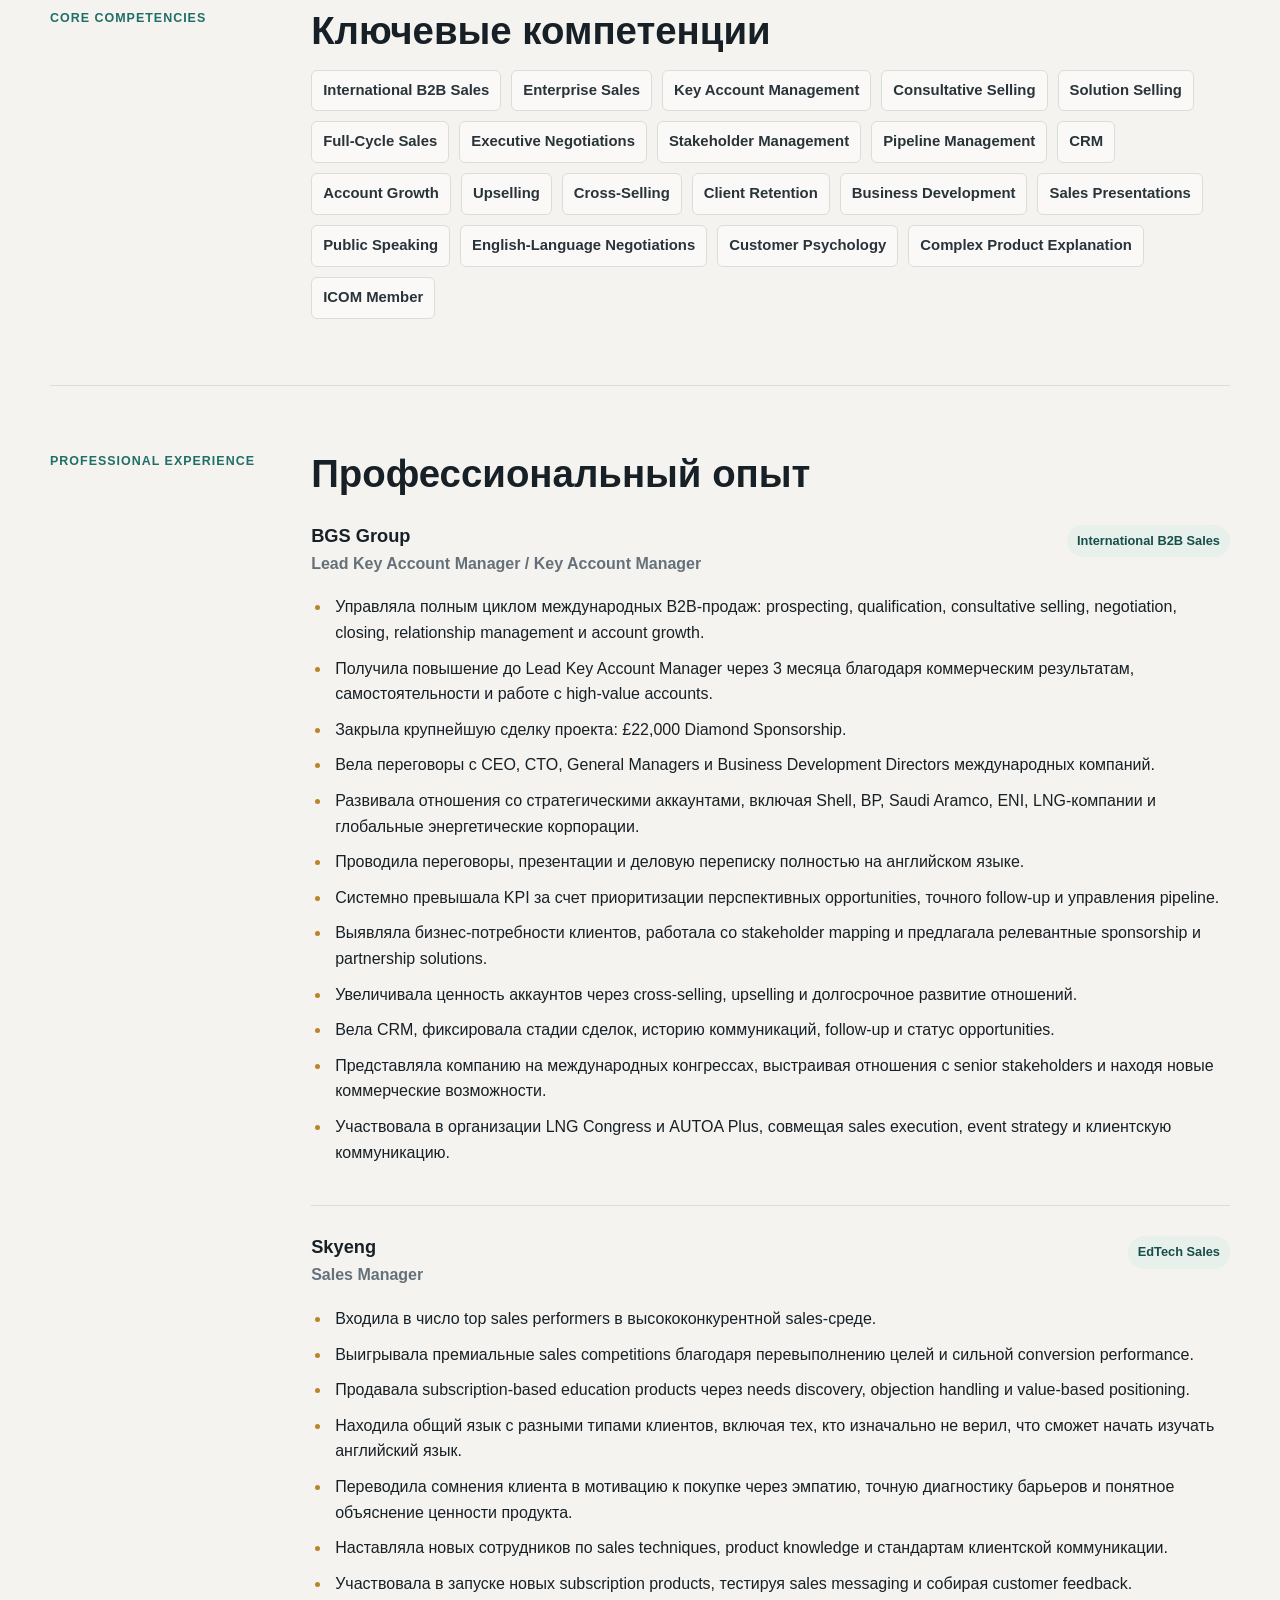
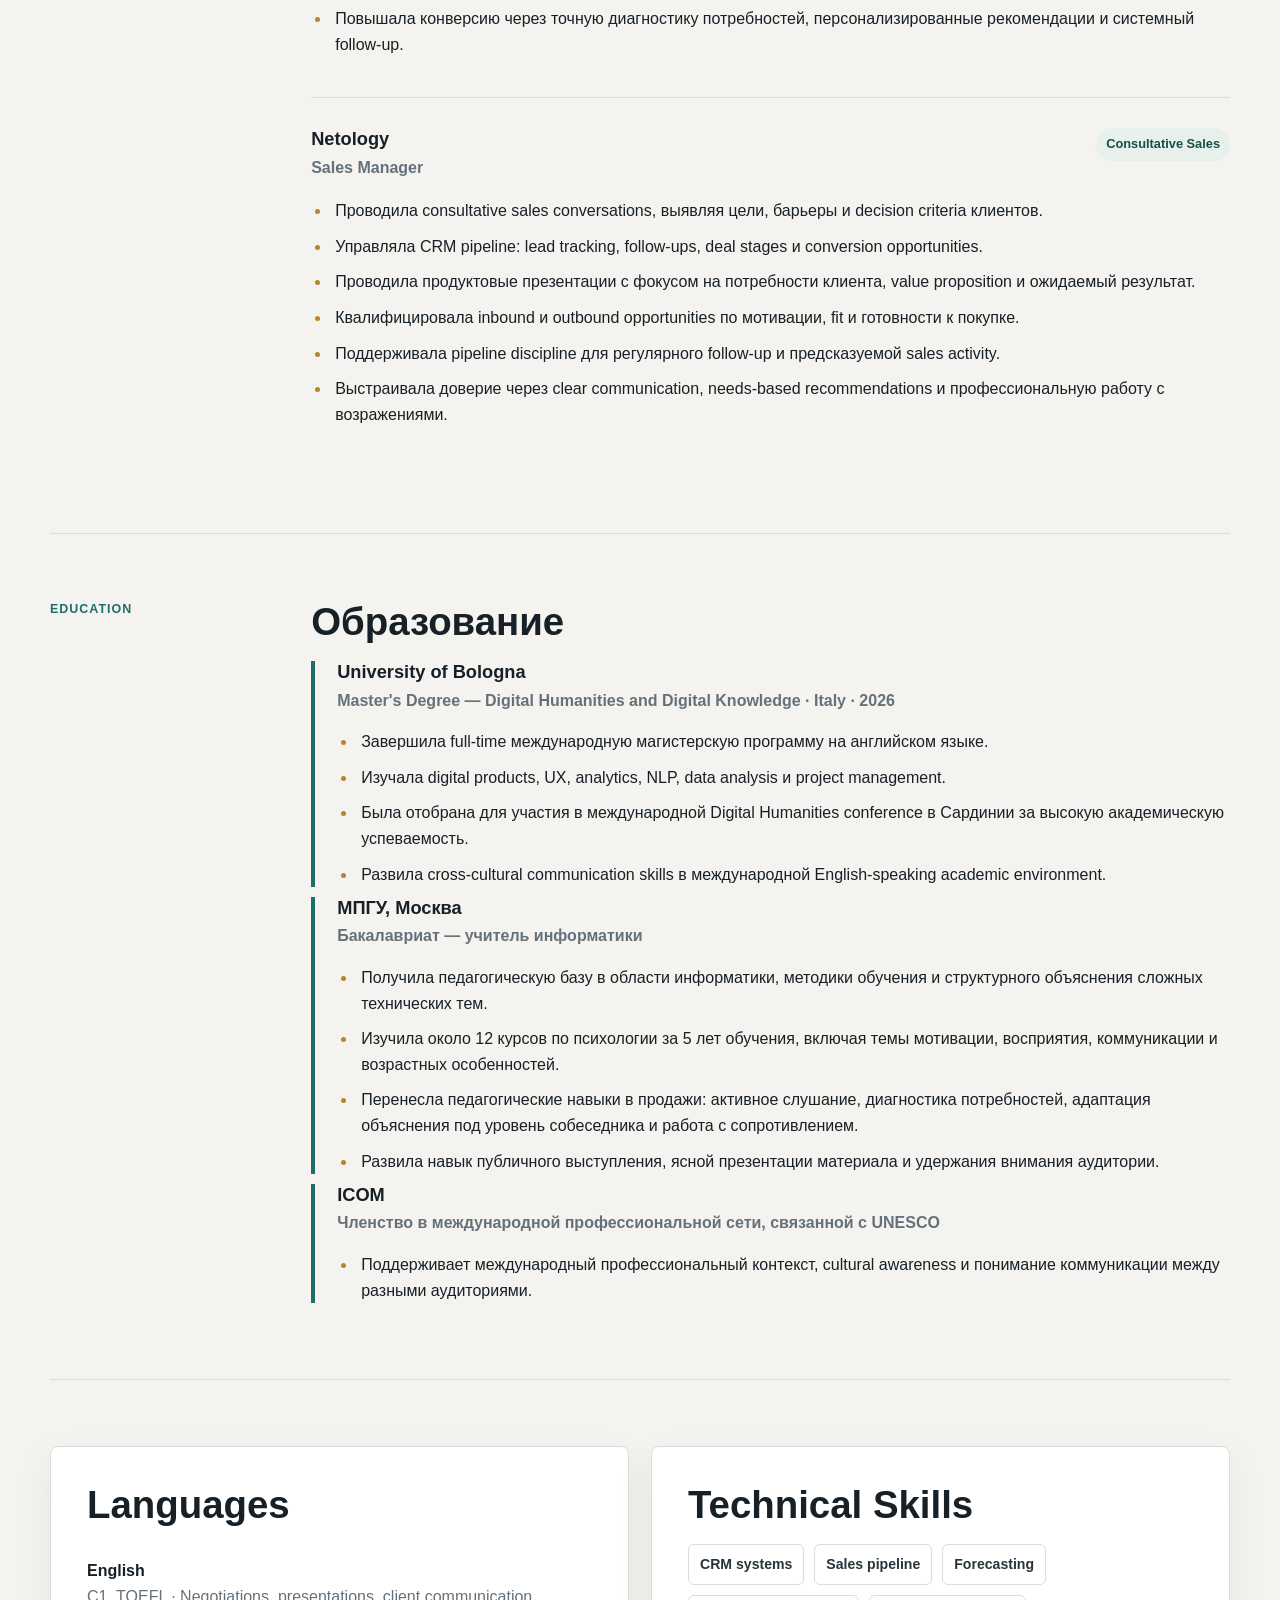
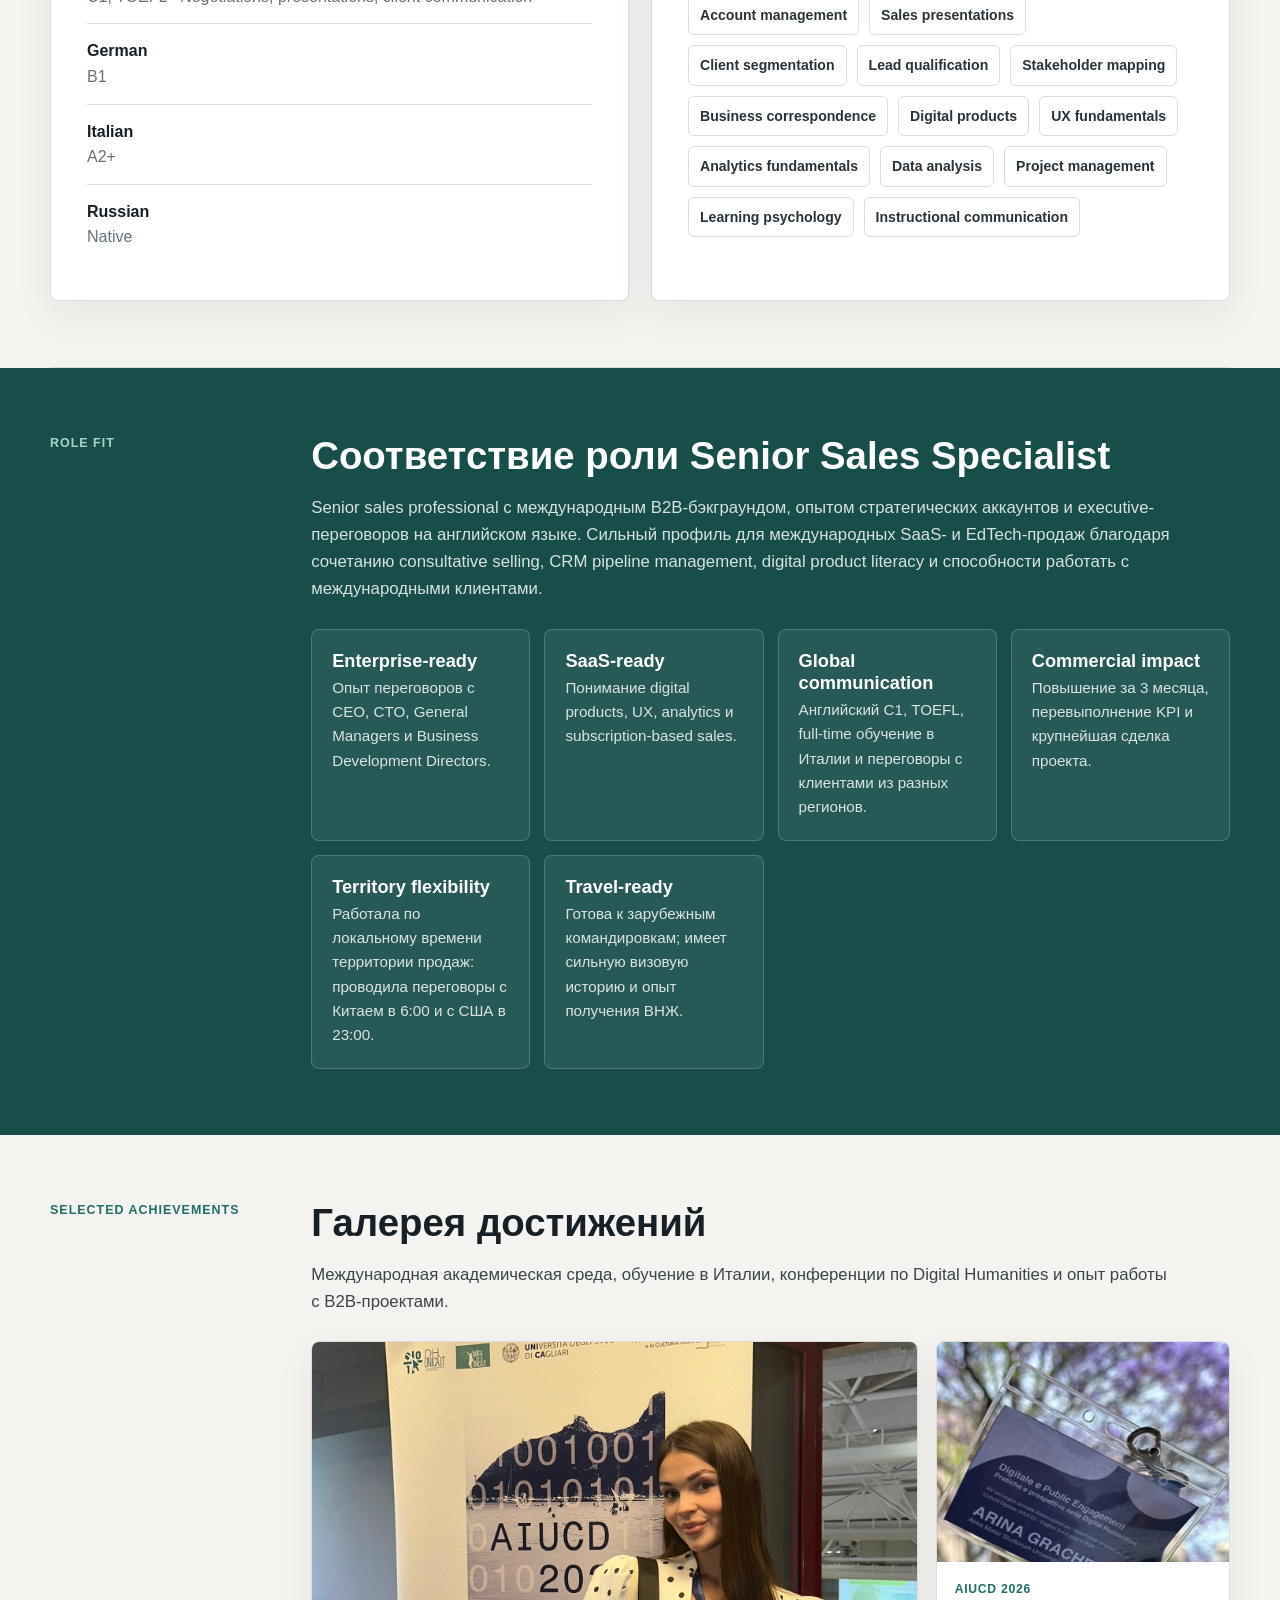
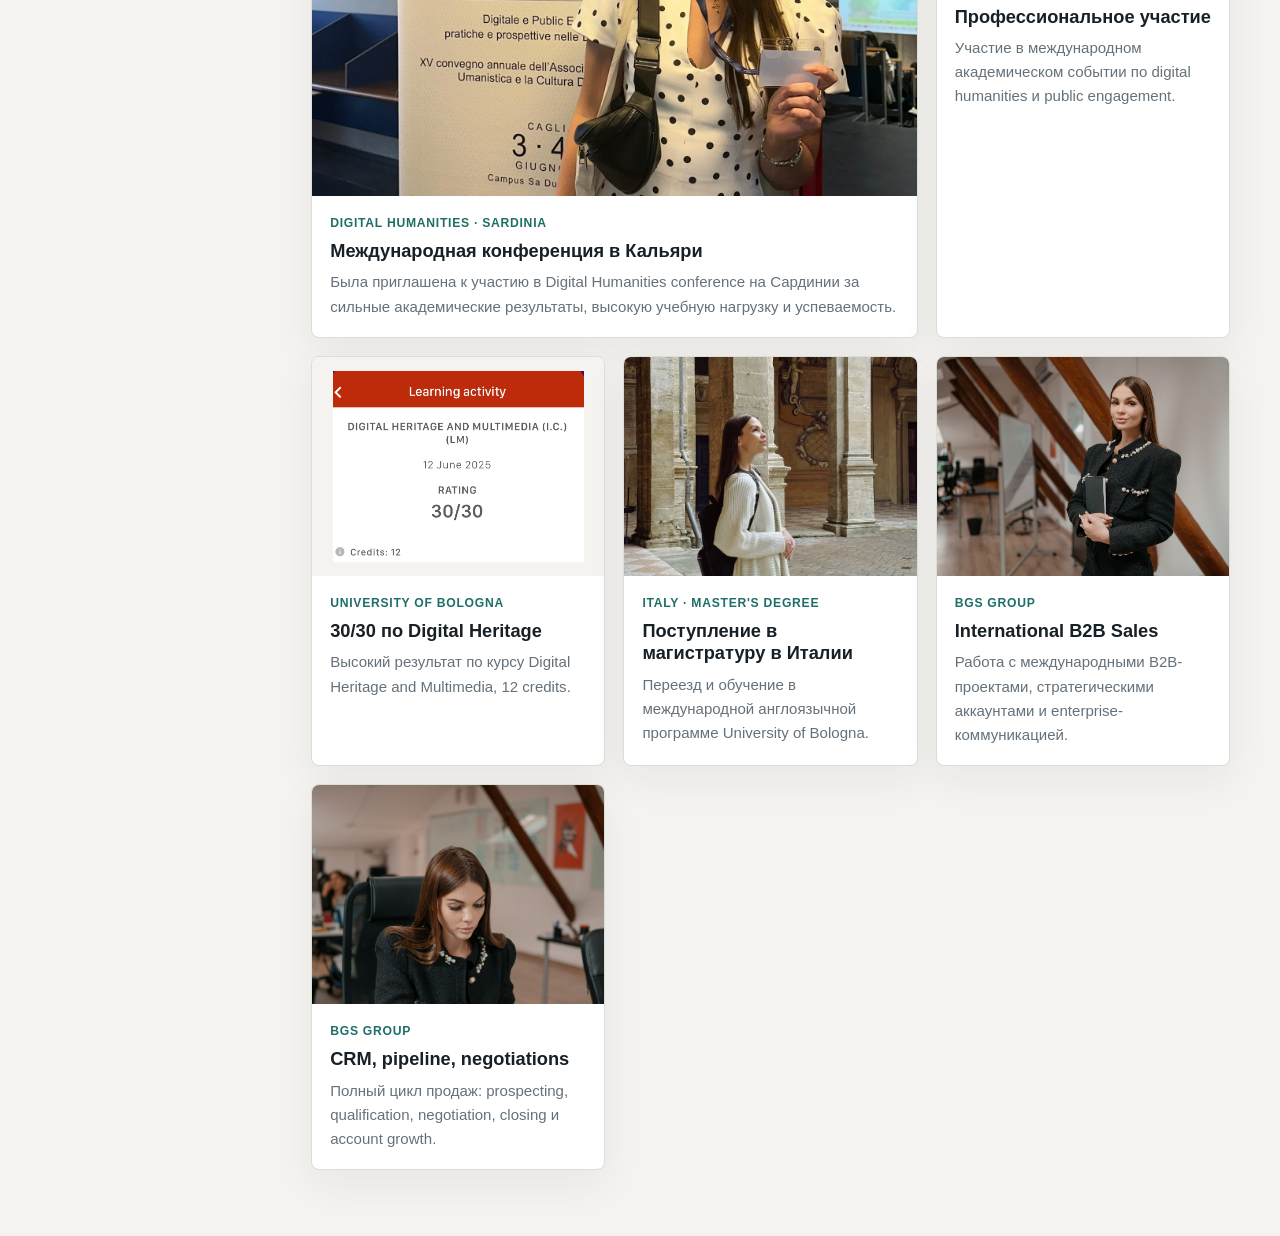
==== commit b7859ef0: "Add achievements gallery to resume site" ====
--- a/index.html
+++ b/index.html
@@ -292,6 +292,93 @@
           </div>
         </div>
       </section>
+
+      <section class="section section--gallery" aria-labelledby="gallery-title">
+        <div class="section__label">Selected Achievements</div>
+        <div class="section__body">
+          <h2 id="gallery-title">Галерея достижений</h2>
+          <p class="gallery-intro">
+            Международная академическая среда, обучение в Италии, конференции по Digital
+            Humanities и опыт работы с B2B-проектами.
+          </p>
+          <div class="achievement-gallery">
+            <article class="achievement-card achievement-card--wide">
+              <img
+                src="A0CD2325-1E37-41EF-B9E9-2D4B60F52122_1_102_a.jpeg"
+                alt="Arina Gracheva at the Digital Humanities conference in Sardinia"
+              />
+              <div>
+                <span>Digital Humanities · Sardinia</span>
+                <h3>Международная конференция в Кальяри</h3>
+                <p>
+                  Была приглашена к участию в Digital Humanities conference на Сардинии за
+                  сильные академические результаты, высокую учебную нагрузку и успеваемость.
+                </p>
+              </div>
+            </article>
+
+            <article class="achievement-card">
+              <img
+                src="9E7AA8F5-462A-417F-946F-B8A88D37B835_4_5005_c.jpeg"
+                alt="Digital Humanities conference badge with Arina Gracheva name"
+              />
+              <div>
+                <span>AIUCD 2026</span>
+                <h3>Профессиональное участие</h3>
+                <p>Участие в международном академическом событии по digital humanities и public engagement.</p>
+              </div>
+            </article>
+
+            <article class="achievement-card">
+              <img
+                src="8D0678EE-2A60-4AA5-8FBB-40A574572D85_1_201_a.jpeg"
+                alt="University grade 30 out of 30 for Digital Heritage and Multimedia"
+              />
+              <div>
+                <span>University of Bologna</span>
+                <h3>30/30 по Digital Heritage</h3>
+                <p>Высокий результат по курсу Digital Heritage and Multimedia, 12 credits.</p>
+              </div>
+            </article>
+
+            <article class="achievement-card">
+              <img
+                src="54F8A287-2273-4146-B45D-700E13F1ED4E.jpeg"
+                alt="Arina Gracheva in Italy during her master's studies"
+              />
+              <div>
+                <span>Italy · Master's Degree</span>
+                <h3>Поступление в магистратуру в Италии</h3>
+                <p>Переезд и обучение в международной англоязычной программе University of Bologna.</p>
+              </div>
+            </article>
+
+            <article class="achievement-card">
+              <img
+                src="8E47BAB3-D245-4A46-9B87-A8FDB915AE6C_1_105_c.jpeg"
+                alt="Arina Gracheva at BGS Group office"
+              />
+              <div>
+                <span>BGS Group</span>
+                <h3>International B2B Sales</h3>
+                <p>Работа с международными B2B-проектами, стратегическими аккаунтами и enterprise-коммуникацией.</p>
+              </div>
+            </article>
+
+            <article class="achievement-card">
+              <img
+                src="352BBFAE-B7DC-47DC-AEE7-AFE2AFD4AF88_1_105_c.jpeg"
+                alt="Arina Gracheva working at BGS Group"
+              />
+              <div>
+                <span>BGS Group</span>
+                <h3>CRM, pipeline, negotiations</h3>
+                <p>Полный цикл продаж: prospecting, qualification, negotiation, closing и account growth.</p>
+              </div>
+            </article>
+          </div>
+        </div>
+      </section>
     </main>
   </body>
 </html>
--- a/styles.css
+++ b/styles.css
@@ -355,6 +355,76 @@
   font-size: 0.95rem;
 }
 
+.section--gallery {
+  align-items: start;
+  border-bottom: 0;
+}
+
+.gallery-intro {
+  max-width: 820px;
+  margin-bottom: 26px;
+}
+
+.achievement-gallery {
+  display: grid;
+  grid-template-columns: repeat(3, minmax(0, 1fr));
+  gap: 18px;
+}
+
+.achievement-card {
+  overflow: hidden;
+  background: var(--surface);
+  border: 1px solid var(--line);
+  border-radius: 8px;
+  box-shadow: 0 14px 42px rgba(23, 32, 38, 0.06);
+}
+
+.achievement-card--wide {
+  grid-column: span 2;
+}
+
+.achievement-card img {
+  width: 100%;
+  aspect-ratio: 4 / 3;
+  object-fit: cover;
+  object-position: center;
+}
+
+.achievement-card:nth-child(2) img,
+.achievement-card:nth-child(6) img {
+  object-position: center 28%;
+}
+
+.achievement-card:nth-child(3) img {
+  object-fit: contain;
+  background: #f5f3ef;
+  padding: 14px;
+}
+
+.achievement-card div {
+  padding: 18px;
+}
+
+.achievement-card span {
+  display: block;
+  margin-bottom: 7px;
+  color: var(--accent);
+  font-size: 0.76rem;
+  font-weight: 800;
+  letter-spacing: 0.06em;
+  text-transform: uppercase;
+}
+
+.achievement-card h3 {
+  margin-bottom: 8px;
+}
+
+.achievement-card p {
+  margin-bottom: 0;
+  color: var(--muted);
+  font-size: 0.94rem;
+}
+
 @media (max-width: 940px) {
   .hero {
     min-height: auto;
@@ -388,8 +458,13 @@
   }
 
   .section--split,
-  .fit-grid {
+  .fit-grid,
+  .achievement-gallery {
     grid-template-columns: 1fr;
+  }
+
+  .achievement-card--wide {
+    grid-column: auto;
   }
 }
 
@@ -442,3 +517,41 @@
     padding: 22px;
   }
 }
+
+@media print {
+  * {
+    -webkit-print-color-adjust: exact;
+    print-color-adjust: exact;
+  }
+
+  html {
+    scroll-behavior: auto;
+  }
+
+  body {
+    background: var(--bg);
+  }
+
+  .hero {
+    min-height: auto;
+    page-break-after: auto;
+  }
+
+  .hero__actions {
+    display: none;
+  }
+
+  .section,
+  .metrics,
+  .role,
+  .panel,
+  .fit-grid article,
+  .education {
+    break-inside: avoid;
+  }
+
+  .section {
+    padding-top: 44px;
+    padding-bottom: 44px;
+  }
+}
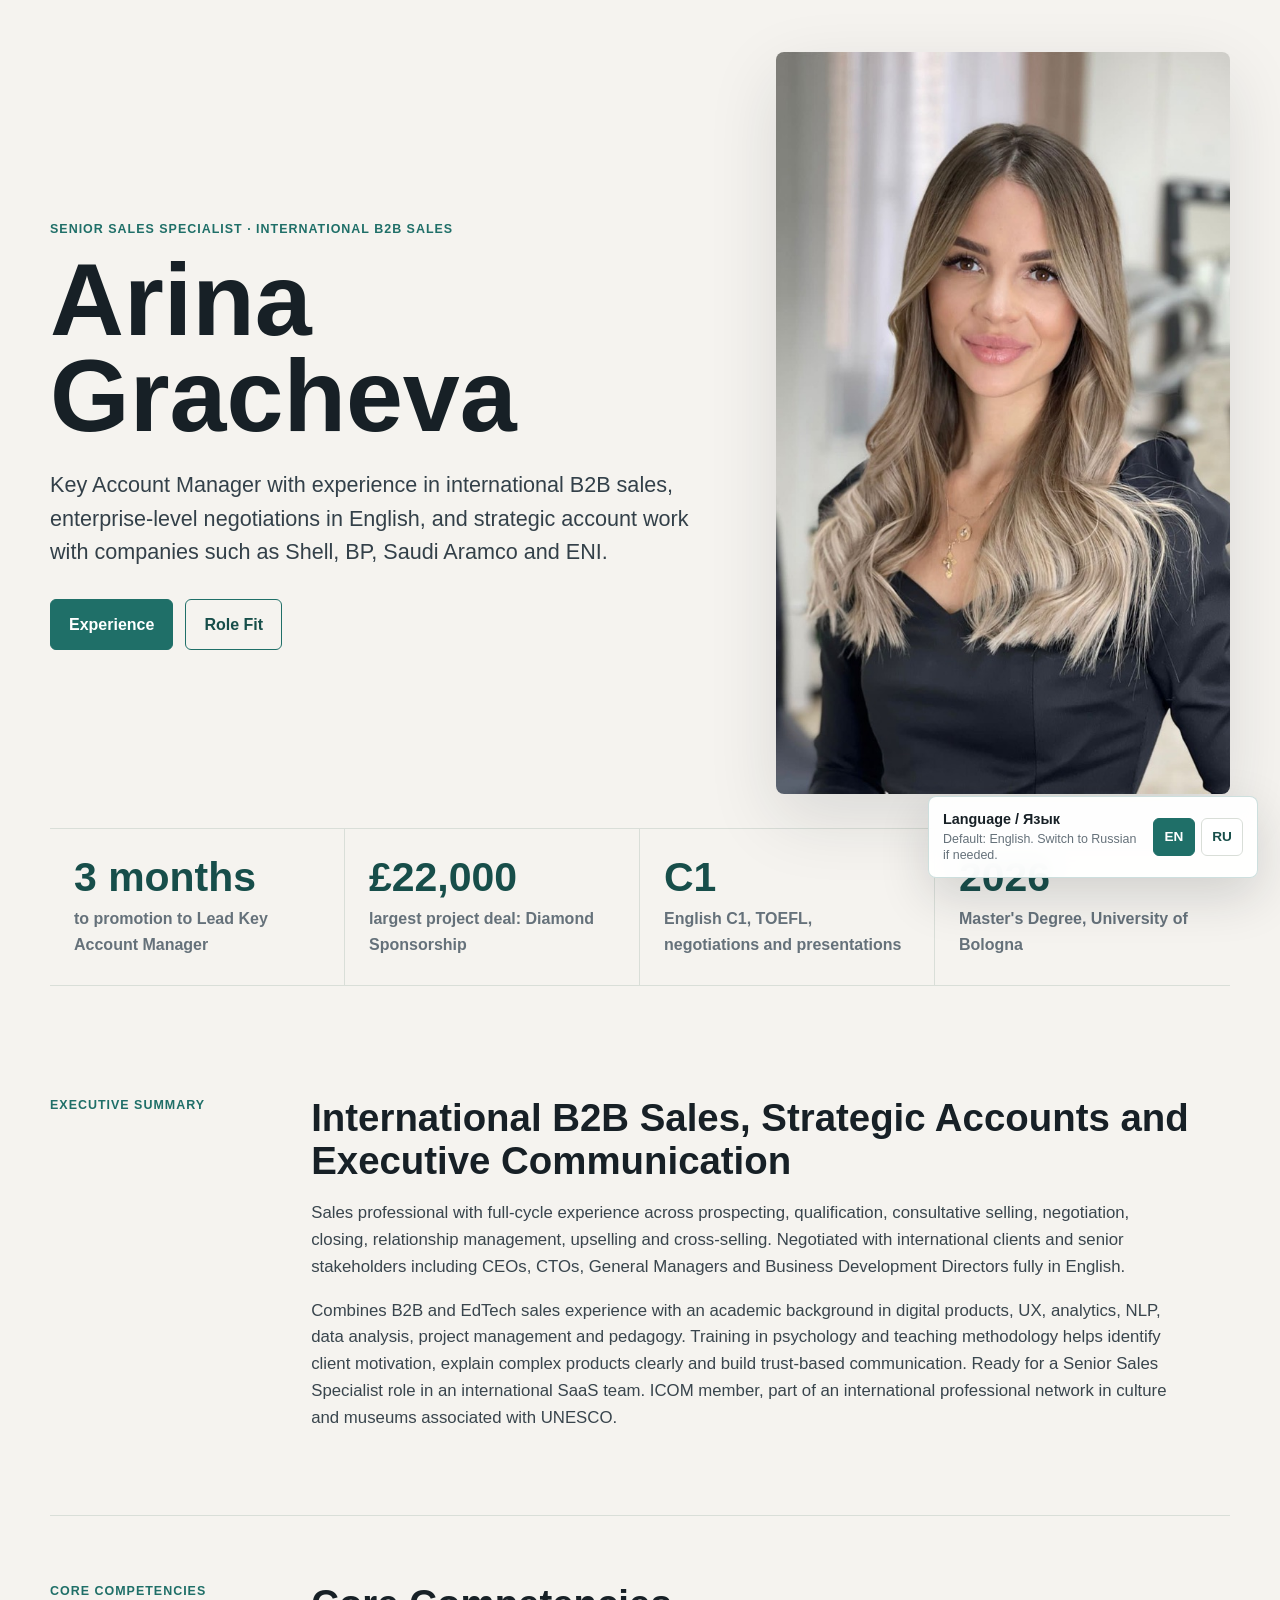
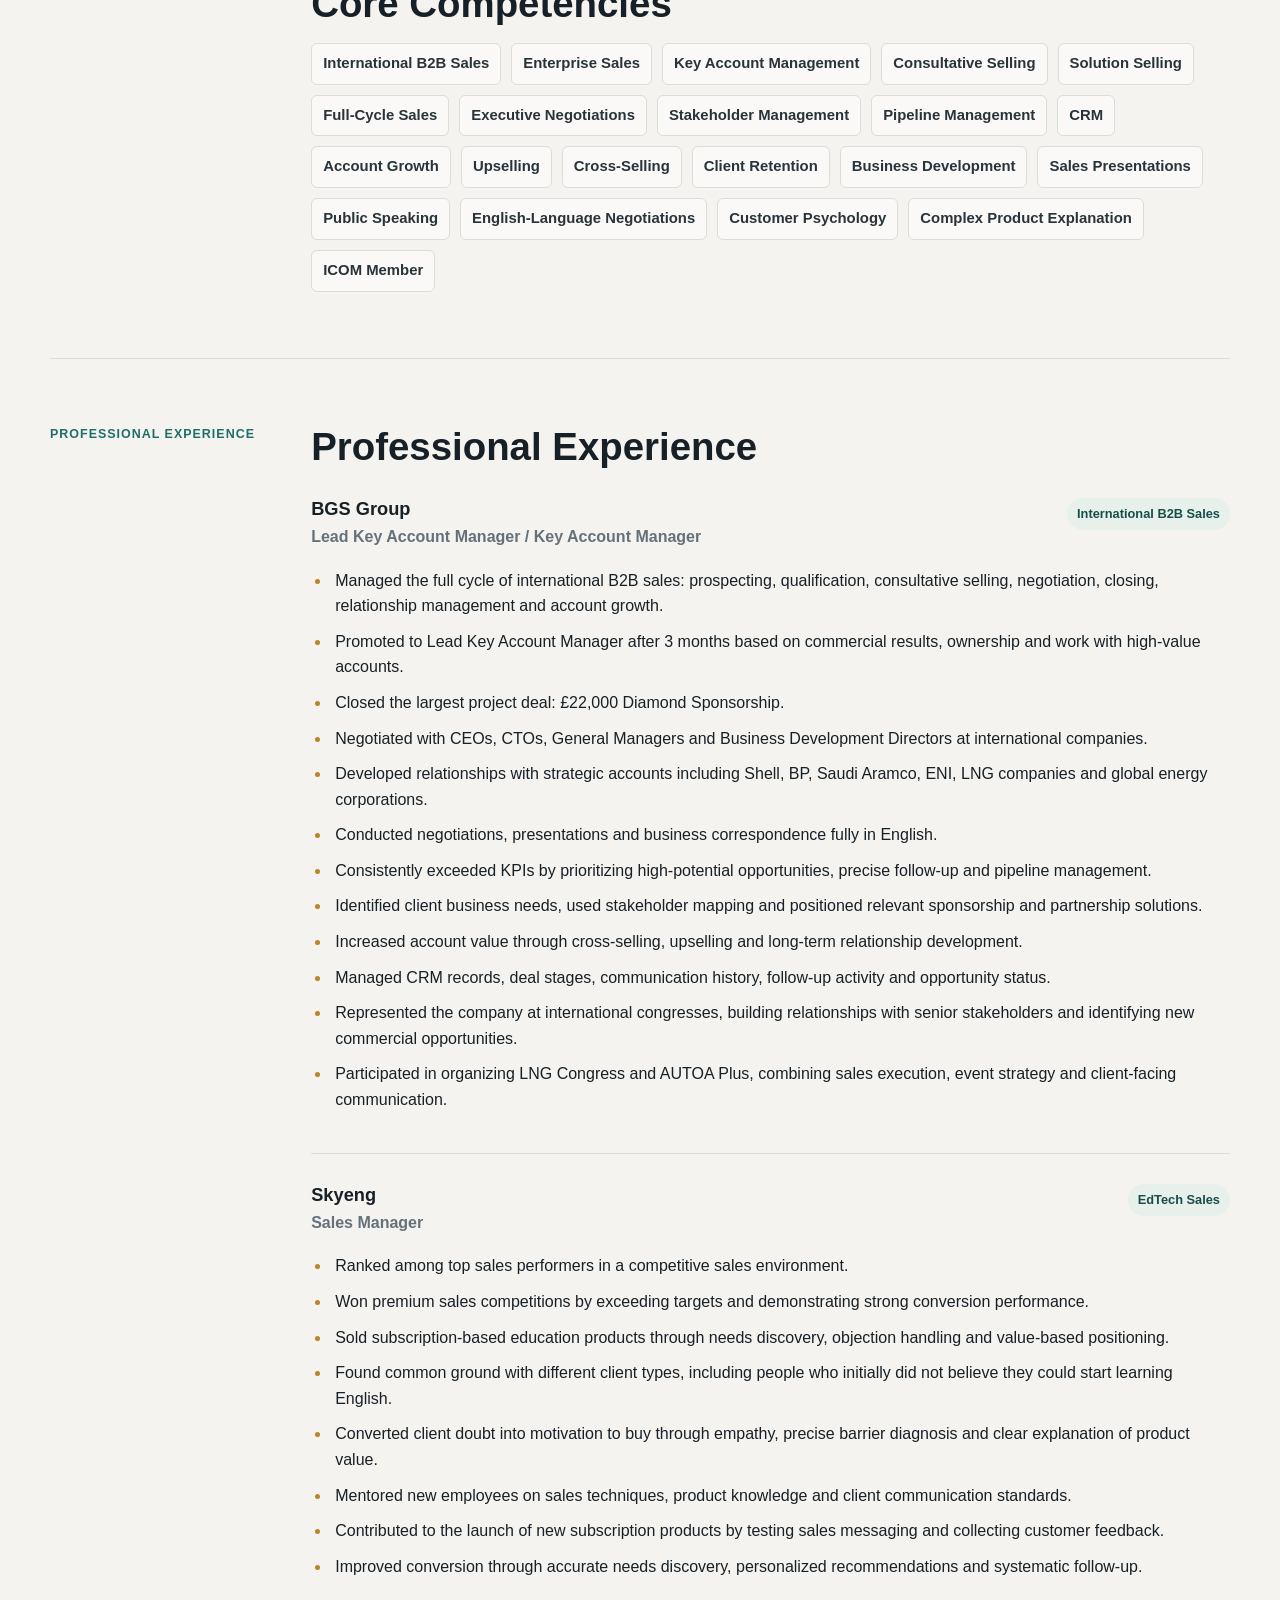
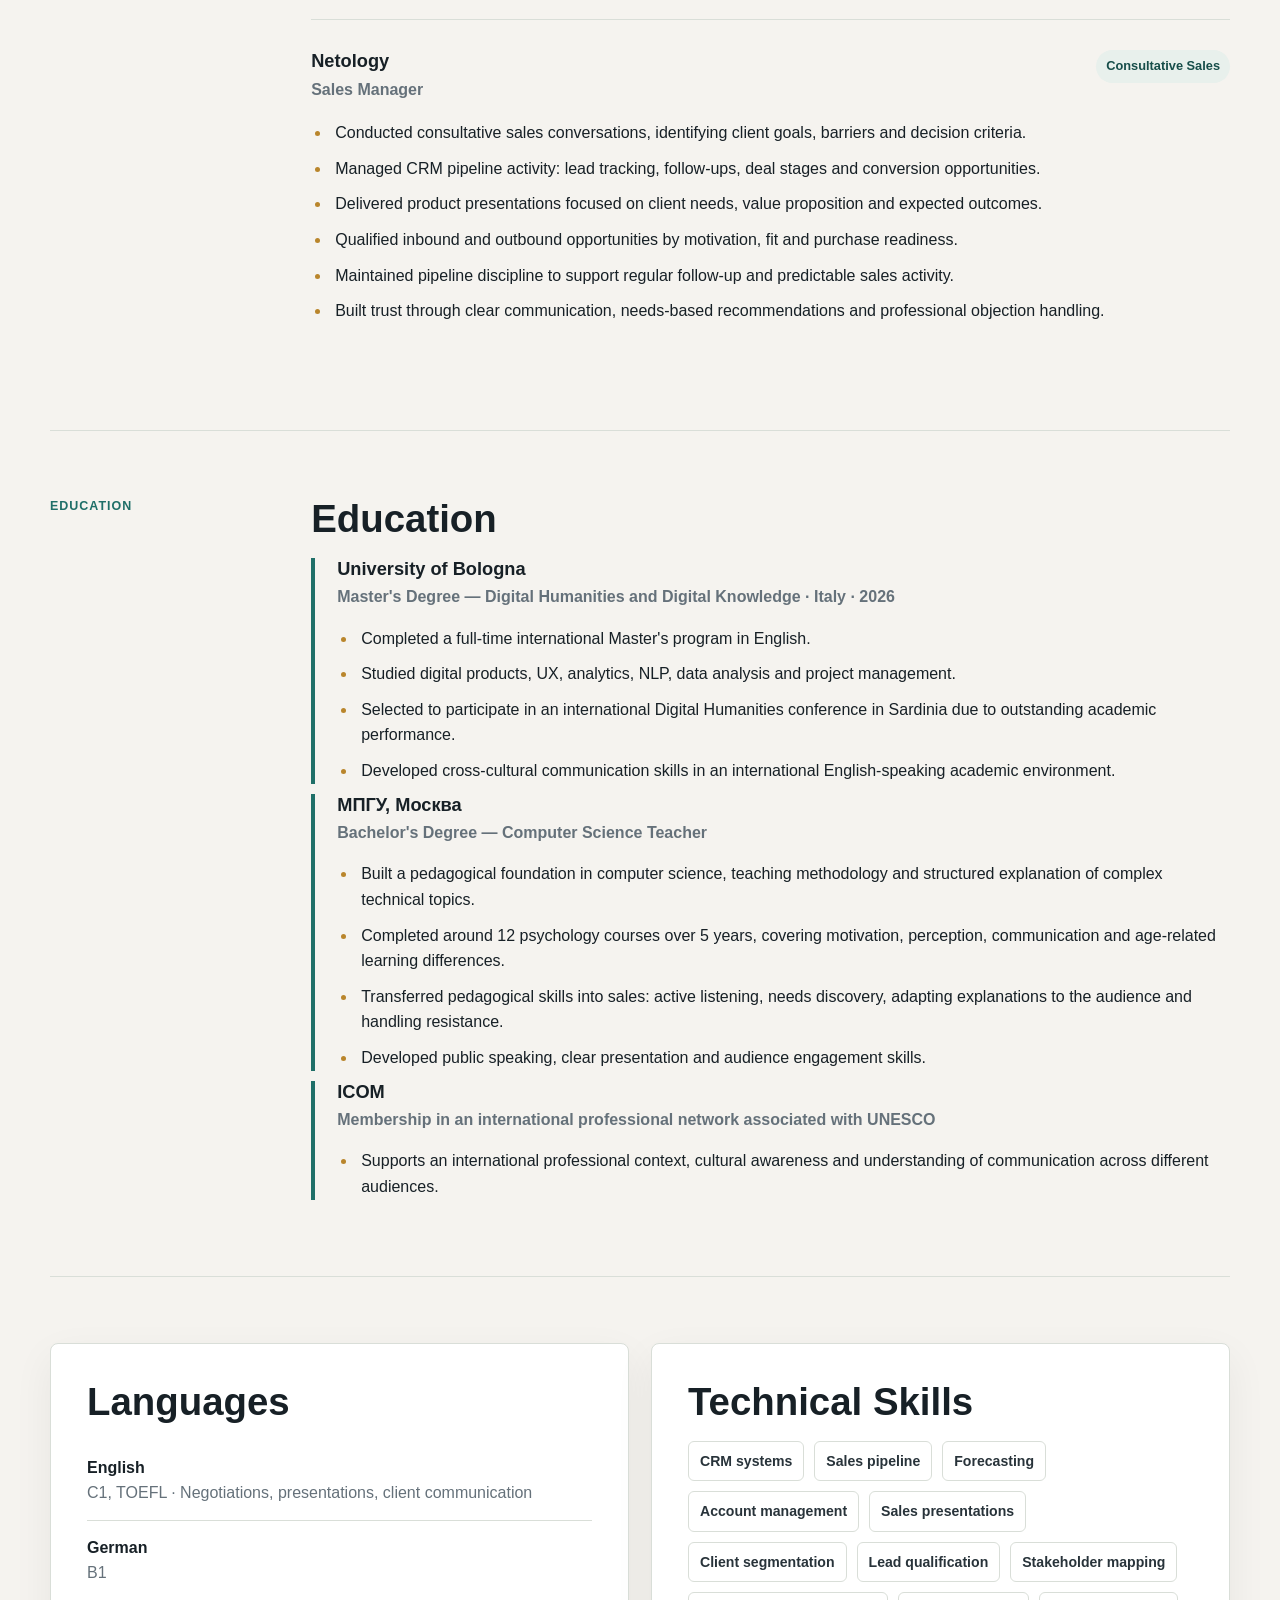
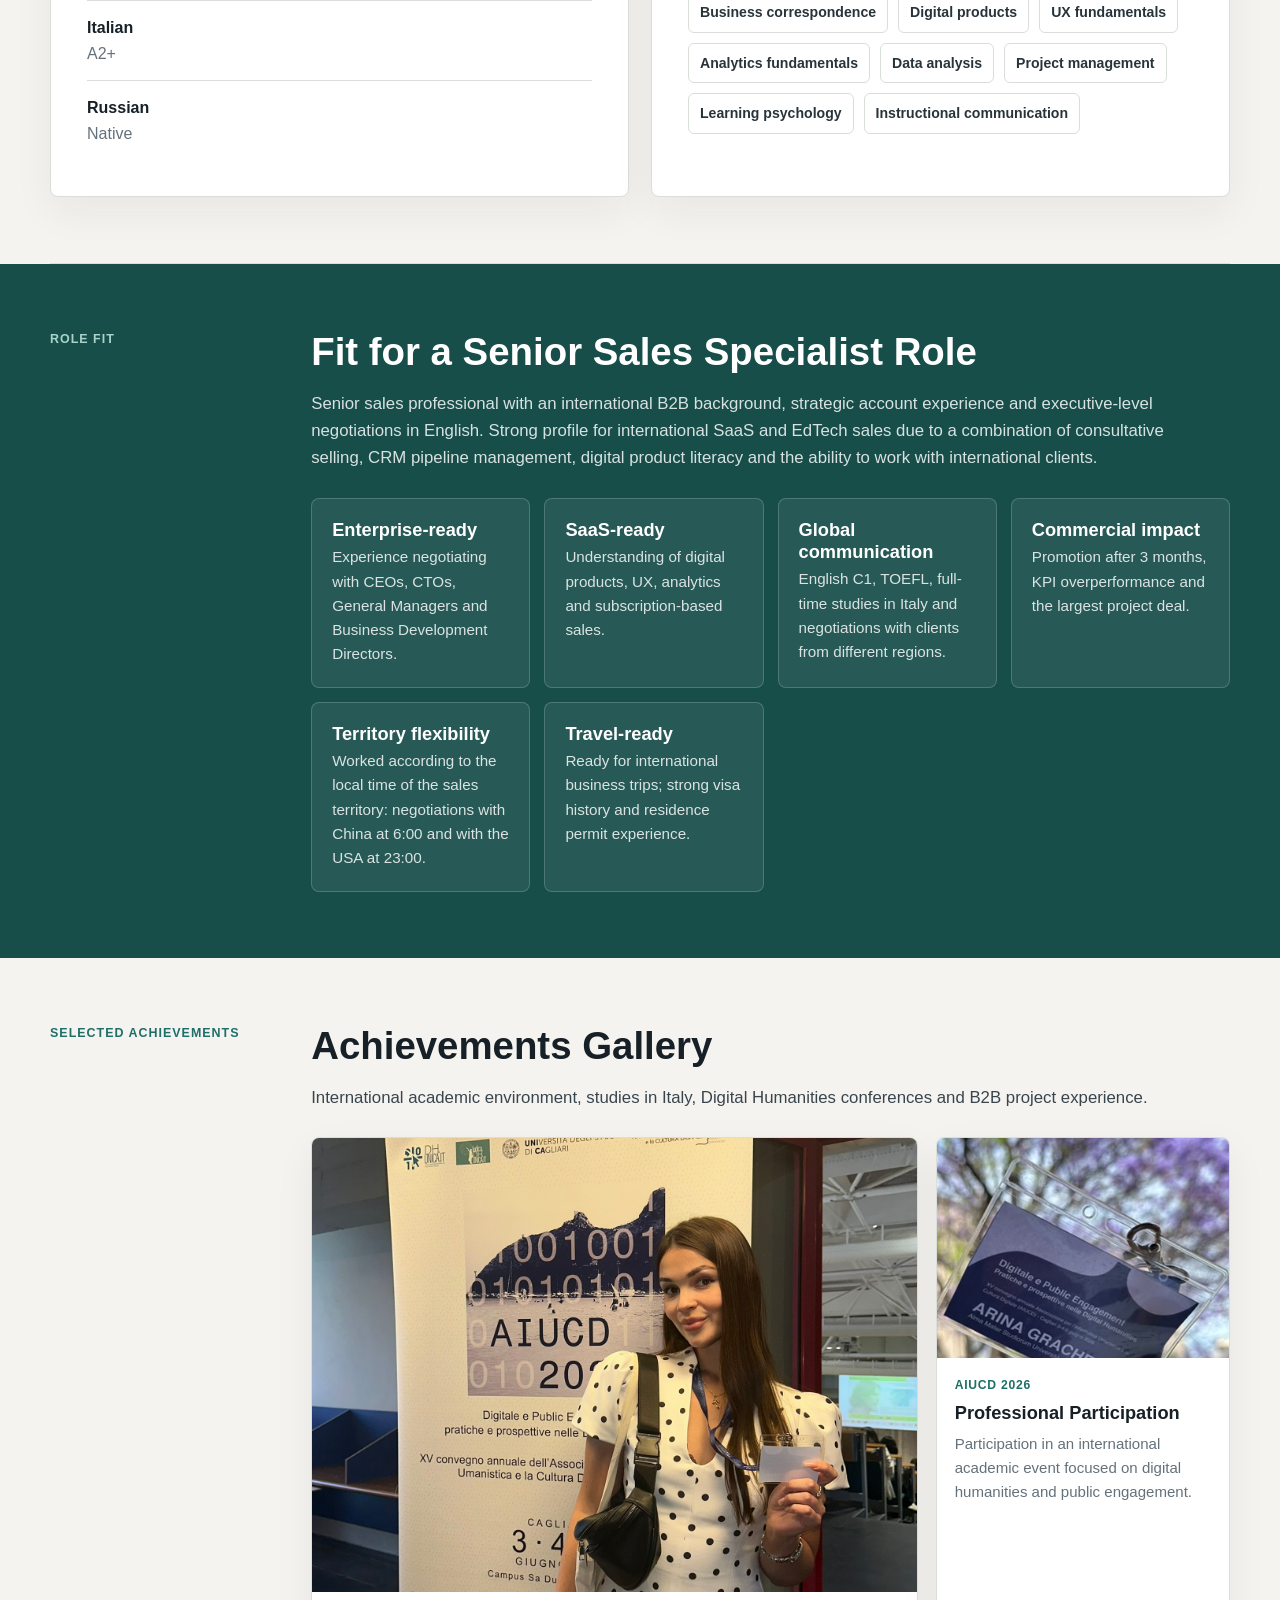
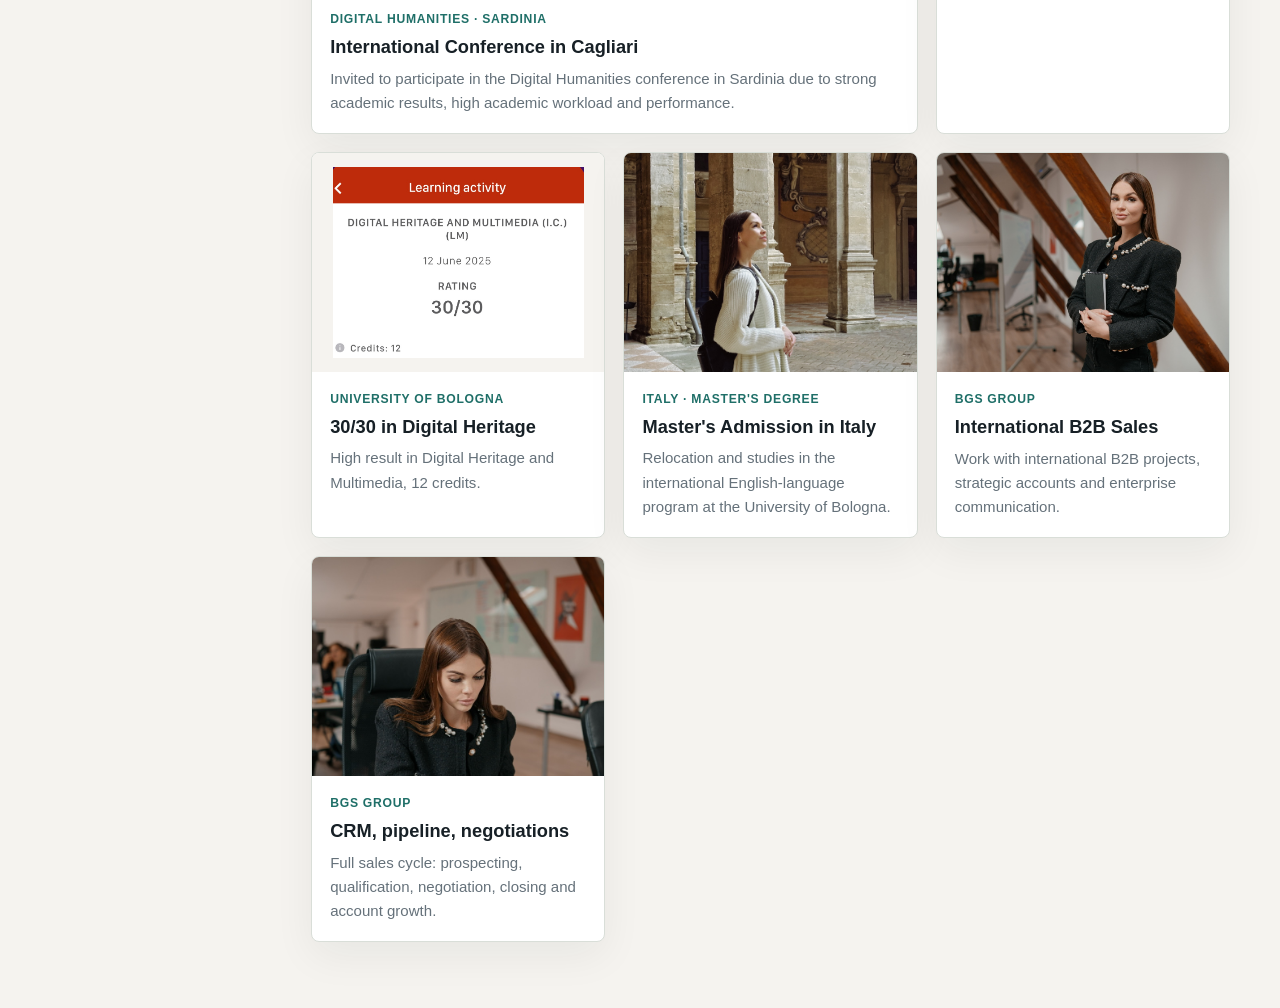
==== commit 47c604a6: "Add bilingual language switcher" ====
--- a/index.html
+++ b/index.html
@@ -1,12 +1,12 @@
 <!doctype html>
-<html lang="ru">
+<html lang="en">
   <head>
     <meta charset="utf-8" />
     <meta name="viewport" content="width=device-width, initial-scale=1" />
     <title>Arina Gracheva | Senior Sales Specialist</title>
     <meta
       name="description"
-      content="Резюме Арины Грачевой: Senior Sales Specialist, International B2B Sales, Key Account Management, English C1."
+      content="Arina Gracheva resume: Senior Sales Specialist, International B2B Sales, Key Account Management, English C1."
     />
     <link rel="stylesheet" href="styles.css" />
   </head>
@@ -380,5 +380,174 @@
         </div>
       </section>
     </main>
+    <aside class="language-switcher" aria-label="Language switcher">
+      <div>
+        <strong>Language / Язык</strong>
+        <p>Default: English. Switch to Russian if needed.</p>
+      </div>
+      <div class="language-switcher__buttons" role="group" aria-label="Select language">
+        <button type="button" class="is-active" data-language-option="en">EN</button>
+        <button type="button" data-language-option="ru">RU</button>
+      </div>
+    </aside>
+
+    <script>
+      const singleTranslations = [
+        [".hero__lead", "Key Account Manager with experience in international B2B sales, enterprise-level negotiations in English, and strategic account work with companies such as Shell, BP, Saudi Aramco and ENI."],
+        [".hero__actions .button:nth-child(1)", "Experience"],
+        [".hero__actions .button:nth-child(2)", "Role Fit"],
+        [".metrics article:nth-child(1) span", "3 months"],
+        [".metrics article:nth-child(1) p", "to promotion to Lead Key Account Manager"],
+        [".metrics article:nth-child(2) p", "largest project deal: Diamond Sponsorship"],
+        [".metrics article:nth-child(3) p", "English C1, TOEFL, negotiations and presentations"],
+        [".metrics article:nth-child(4) p", "Master's Degree, University of Bologna"],
+        ["#summary h2", "International B2B Sales, Strategic Accounts and Executive Communication"],
+        ["#summary p:nth-of-type(1)", "Sales professional with full-cycle experience across prospecting, qualification, consultative selling, negotiation, closing, relationship management, upselling and cross-selling. Negotiated with international clients and senior stakeholders including CEOs, CTOs, General Managers and Business Development Directors fully in English."],
+        ["#summary p:nth-of-type(2)", "Combines B2B and EdTech sales experience with an academic background in digital products, UX, analytics, NLP, data analysis, project management and pedagogy. Training in psychology and teaching methodology helps identify client motivation, explain complex products clearly and build trust-based communication. Ready for a Senior Sales Specialist role in an international SaaS team. ICOM member, part of an international professional network in culture and museums associated with UNESCO."],
+        ["#competencies-title", "Core Competencies"],
+        ["#experience-title", "Professional Experience"],
+        ["#education-title", "Education"],
+        ["#education article:nth-of-type(2) p", "Bachelor's Degree — Computer Science Teacher"],
+        ["#education article:nth-of-type(3) p", "Membership in an international professional network associated with UNESCO"],
+        [".section--split .panel:nth-child(2) h2", "Technical Skills"],
+        ["#role-fit h2", "Fit for a Senior Sales Specialist Role"],
+        ["#role-fit .section__body > p", "Senior sales professional with an international B2B background, strategic account experience and executive-level negotiations in English. Strong profile for international SaaS and EdTech sales due to a combination of consultative selling, CRM pipeline management, digital product literacy and the ability to work with international clients."],
+        ["#gallery-title", "Achievements Gallery"],
+        [".gallery-intro", "International academic environment, studies in Italy, Digital Humanities conferences and B2B project experience."]
+      ];
+
+      const listTranslations = [
+        ["#experience .role:nth-of-type(1) li", [
+          "Managed the full cycle of international B2B sales: prospecting, qualification, consultative selling, negotiation, closing, relationship management and account growth.",
+          "Promoted to Lead Key Account Manager after 3 months based on commercial results, ownership and work with high-value accounts.",
+          "Closed the largest project deal: £22,000 Diamond Sponsorship.",
+          "Negotiated with CEOs, CTOs, General Managers and Business Development Directors at international companies.",
+          "Developed relationships with strategic accounts including Shell, BP, Saudi Aramco, ENI, LNG companies and global energy corporations.",
+          "Conducted negotiations, presentations and business correspondence fully in English.",
+          "Consistently exceeded KPIs by prioritizing high-potential opportunities, precise follow-up and pipeline management.",
+          "Identified client business needs, used stakeholder mapping and positioned relevant sponsorship and partnership solutions.",
+          "Increased account value through cross-selling, upselling and long-term relationship development.",
+          "Managed CRM records, deal stages, communication history, follow-up activity and opportunity status.",
+          "Represented the company at international congresses, building relationships with senior stakeholders and identifying new commercial opportunities.",
+          "Participated in organizing LNG Congress and AUTOA Plus, combining sales execution, event strategy and client-facing communication."
+        ]],
+        ["#experience .role:nth-of-type(2) li", [
+          "Ranked among top sales performers in a competitive sales environment.",
+          "Won premium sales competitions by exceeding targets and demonstrating strong conversion performance.",
+          "Sold subscription-based education products through needs discovery, objection handling and value-based positioning.",
+          "Found common ground with different client types, including people who initially did not believe they could start learning English.",
+          "Converted client doubt into motivation to buy through empathy, precise barrier diagnosis and clear explanation of product value.",
+          "Mentored new employees on sales techniques, product knowledge and client communication standards.",
+          "Contributed to the launch of new subscription products by testing sales messaging and collecting customer feedback.",
+          "Improved conversion through accurate needs discovery, personalized recommendations and systematic follow-up."
+        ]],
+        ["#experience .role:nth-of-type(3) li", [
+          "Conducted consultative sales conversations, identifying client goals, barriers and decision criteria.",
+          "Managed CRM pipeline activity: lead tracking, follow-ups, deal stages and conversion opportunities.",
+          "Delivered product presentations focused on client needs, value proposition and expected outcomes.",
+          "Qualified inbound and outbound opportunities by motivation, fit and purchase readiness.",
+          "Maintained pipeline discipline to support regular follow-up and predictable sales activity.",
+          "Built trust through clear communication, needs-based recommendations and professional objection handling."
+        ]],
+        ["#education article:nth-of-type(1) li", [
+          "Completed a full-time international Master's program in English.",
+          "Studied digital products, UX, analytics, NLP, data analysis and project management.",
+          "Selected to participate in an international Digital Humanities conference in Sardinia due to outstanding academic performance.",
+          "Developed cross-cultural communication skills in an international English-speaking academic environment."
+        ]],
+        ["#education article:nth-of-type(2) li", [
+          "Built a pedagogical foundation in computer science, teaching methodology and structured explanation of complex technical topics.",
+          "Completed around 12 psychology courses over 5 years, covering motivation, perception, communication and age-related learning differences.",
+          "Transferred pedagogical skills into sales: active listening, needs discovery, adapting explanations to the audience and handling resistance.",
+          "Developed public speaking, clear presentation and audience engagement skills."
+        ]],
+        ["#education article:nth-of-type(3) li", [
+          "Supports an international professional context, cultural awareness and understanding of communication across different audiences."
+        ]]
+      ];
+
+      const roleCards = [
+        ["Enterprise-ready", "Experience negotiating with CEOs, CTOs, General Managers and Business Development Directors."],
+        ["SaaS-ready", "Understanding of digital products, UX, analytics and subscription-based sales."],
+        ["Global communication", "English C1, TOEFL, full-time studies in Italy and negotiations with clients from different regions."],
+        ["Commercial impact", "Promotion after 3 months, KPI overperformance and the largest project deal."],
+        ["Territory flexibility", "Worked according to the local time of the sales territory: negotiations with China at 6:00 and with the USA at 23:00."],
+        ["Travel-ready", "Ready for international business trips; strong visa history and residence permit experience."]
+      ];
+
+      const galleryCards = [
+        ["International Conference in Cagliari", "Invited to participate in the Digital Humanities conference in Sardinia due to strong academic results, high academic workload and performance."],
+        ["Professional Participation", "Participation in an international academic event focused on digital humanities and public engagement."],
+        ["30/30 in Digital Heritage", "High result in Digital Heritage and Multimedia, 12 credits."],
+        ["Master's Admission in Italy", "Relocation and studies in the international English-language program at the University of Bologna."],
+        ["International B2B Sales", "Work with international B2B projects, strategic accounts and enterprise communication."],
+        ["CRM, pipeline, negotiations", "Full sales cycle: prospecting, qualification, negotiation, closing and account growth."]
+      ];
+
+      const languageState = [];
+
+      function remember(element) {
+        if (!element.dataset.ruText) {
+          element.dataset.ruText = element.innerHTML;
+        }
+      }
+
+      function applySingleTranslations(language) {
+        singleTranslations.forEach(([selector, english]) => {
+          const element = document.querySelector(selector);
+          if (!element) return;
+          remember(element);
+          element.innerHTML = language === "en" ? english : element.dataset.ruText;
+        });
+      }
+
+      function applyListTranslations(language) {
+        listTranslations.forEach(([selector, englishItems]) => {
+          document.querySelectorAll(selector).forEach((element, index) => {
+            remember(element);
+            element.innerHTML = language === "en" ? englishItems[index] : element.dataset.ruText;
+          });
+        });
+      }
+
+      function applyCardTranslations(language) {
+        document.querySelectorAll("#role-fit .fit-grid article").forEach((card, index) => {
+          const heading = card.querySelector("h3");
+          const paragraph = card.querySelector("p");
+          if (!heading || !paragraph || !roleCards[index]) return;
+          remember(heading);
+          remember(paragraph);
+          heading.innerHTML = language === "en" ? roleCards[index][0] : heading.dataset.ruText;
+          paragraph.innerHTML = language === "en" ? roleCards[index][1] : paragraph.dataset.ruText;
+        });
+
+        document.querySelectorAll(".achievement-card").forEach((card, index) => {
+          const heading = card.querySelector("h3");
+          const paragraph = card.querySelector("p");
+          if (!heading || !paragraph || !galleryCards[index]) return;
+          remember(heading);
+          remember(paragraph);
+          heading.innerHTML = language === "en" ? galleryCards[index][0] : heading.dataset.ruText;
+          paragraph.innerHTML = language === "en" ? galleryCards[index][1] : paragraph.dataset.ruText;
+        });
+      }
+
+      function setLanguage(language) {
+        applySingleTranslations(language);
+        applyListTranslations(language);
+        applyCardTranslations(language);
+        document.documentElement.lang = language;
+        document.body.dataset.language = language;
+        document.querySelectorAll("[data-language-option]").forEach((button) => {
+          button.classList.toggle("is-active", button.dataset.languageOption === language);
+        });
+      }
+
+      document.querySelectorAll("[data-language-option]").forEach((button) => {
+        button.addEventListener("click", () => setLanguage(button.dataset.languageOption));
+      });
+
+      setLanguage("en");
+    </script>
   </body>
 </html>
--- a/styles.css
+++ b/styles.css
@@ -38,6 +38,63 @@
   overflow: hidden;
 }
 
+.language-switcher {
+  position: fixed;
+  right: 22px;
+  bottom: 22px;
+  z-index: 20;
+  width: min(330px, calc(100% - 32px));
+  display: flex;
+  align-items: center;
+  justify-content: space-between;
+  gap: 16px;
+  border: 1px solid rgba(31, 111, 104, 0.22);
+  border-radius: 8px;
+  background: rgba(255, 255, 255, 0.94);
+  padding: 14px;
+  box-shadow: 0 18px 50px rgba(23, 32, 38, 0.16);
+  backdrop-filter: blur(12px);
+}
+
+.language-switcher strong {
+  display: block;
+  margin-bottom: 2px;
+  font-size: 0.9rem;
+  line-height: 1.2;
+}
+
+.language-switcher p {
+  margin-bottom: 0;
+  color: var(--muted);
+  font-size: 0.78rem;
+  line-height: 1.3;
+}
+
+.language-switcher__buttons {
+  display: inline-grid;
+  grid-template-columns: repeat(2, 42px);
+  gap: 6px;
+  flex: 0 0 auto;
+}
+
+.language-switcher button {
+  min-height: 38px;
+  border: 1px solid var(--line);
+  border-radius: 6px;
+  background: #ffffff;
+  color: var(--accent-strong);
+  font: inherit;
+  font-size: 0.85rem;
+  font-weight: 800;
+  cursor: pointer;
+}
+
+.language-switcher button.is-active {
+  border-color: var(--accent);
+  background: var(--accent);
+  color: #ffffff;
+}
+
 .hero {
   min-height: 92vh;
   display: grid;
@@ -516,6 +573,12 @@
   .panel {
     padding: 22px;
   }
+
+  .language-switcher {
+    right: 14px;
+    bottom: 14px;
+    align-items: flex-start;
+  }
 }
 
 @media print {
@@ -538,6 +601,10 @@
   }
 
   .hero__actions {
+    display: none;
+  }
+
+  .language-switcher {
     display: none;
   }
 
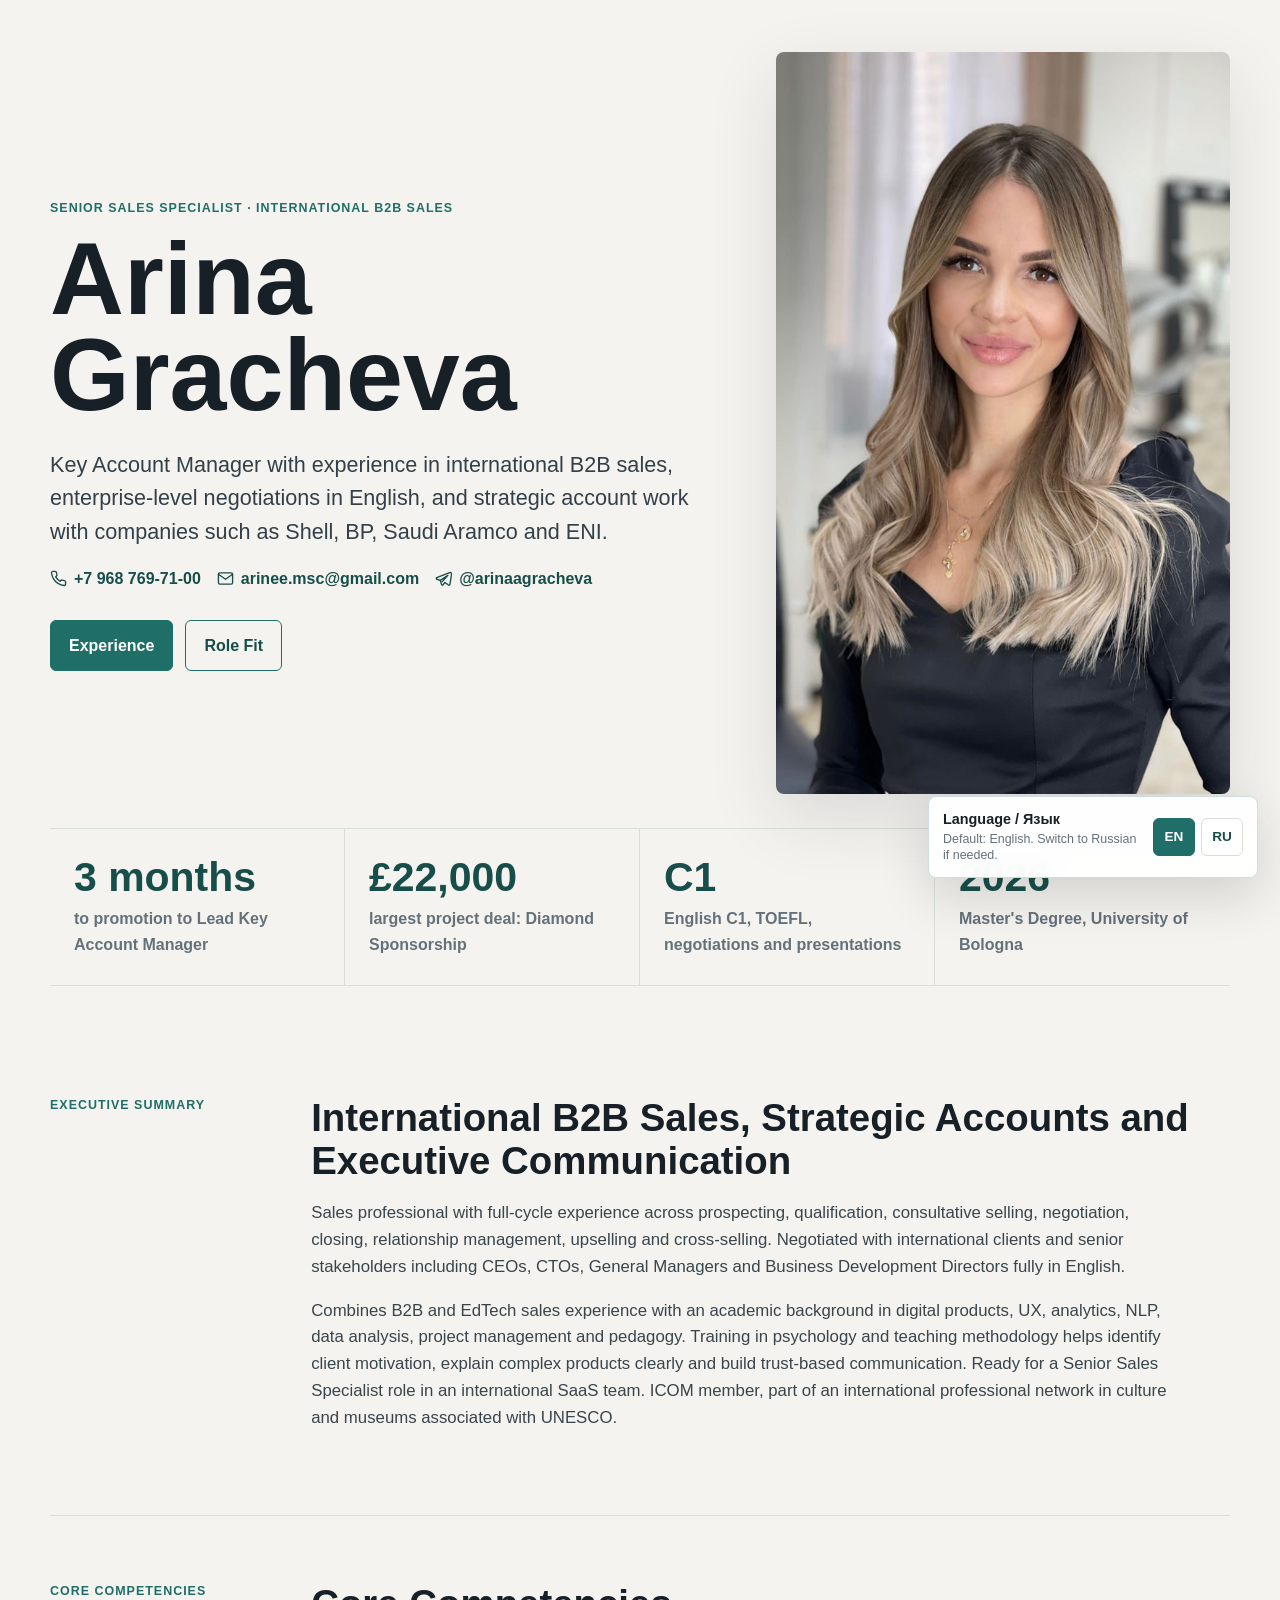
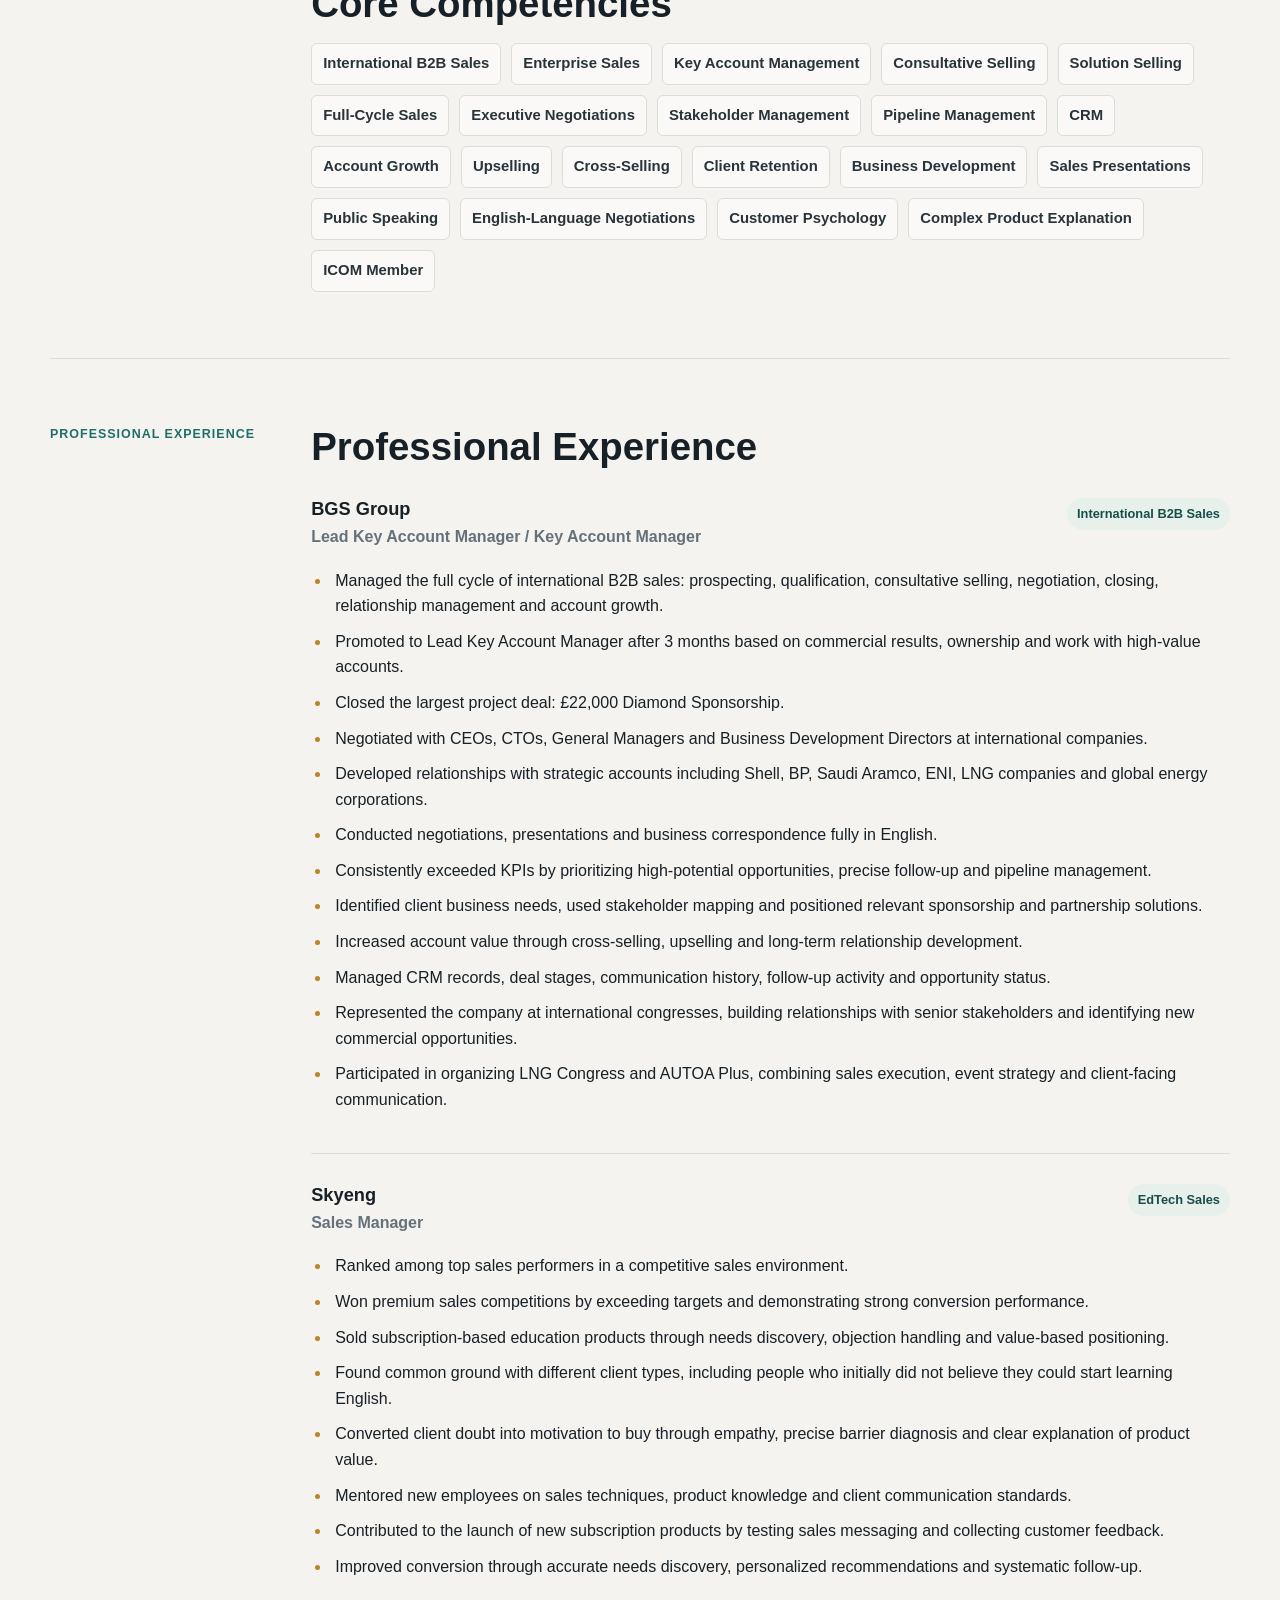
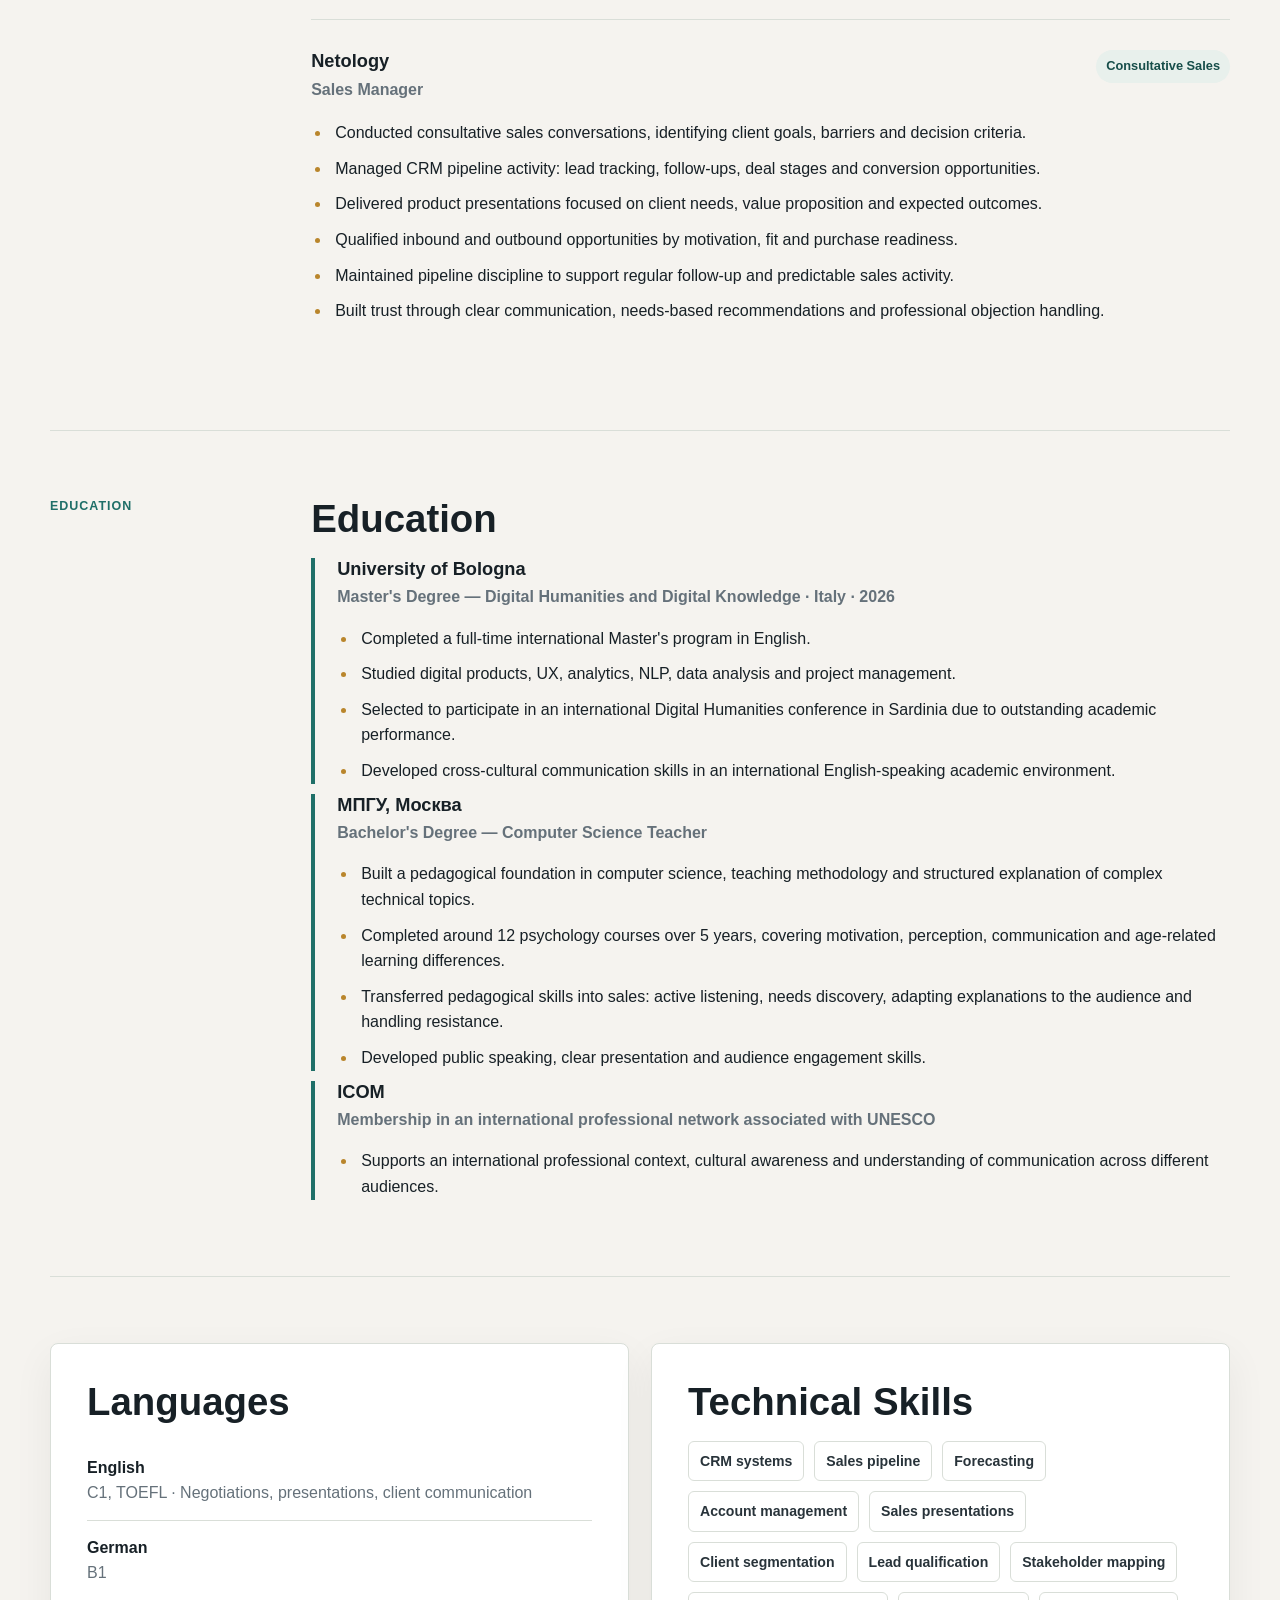
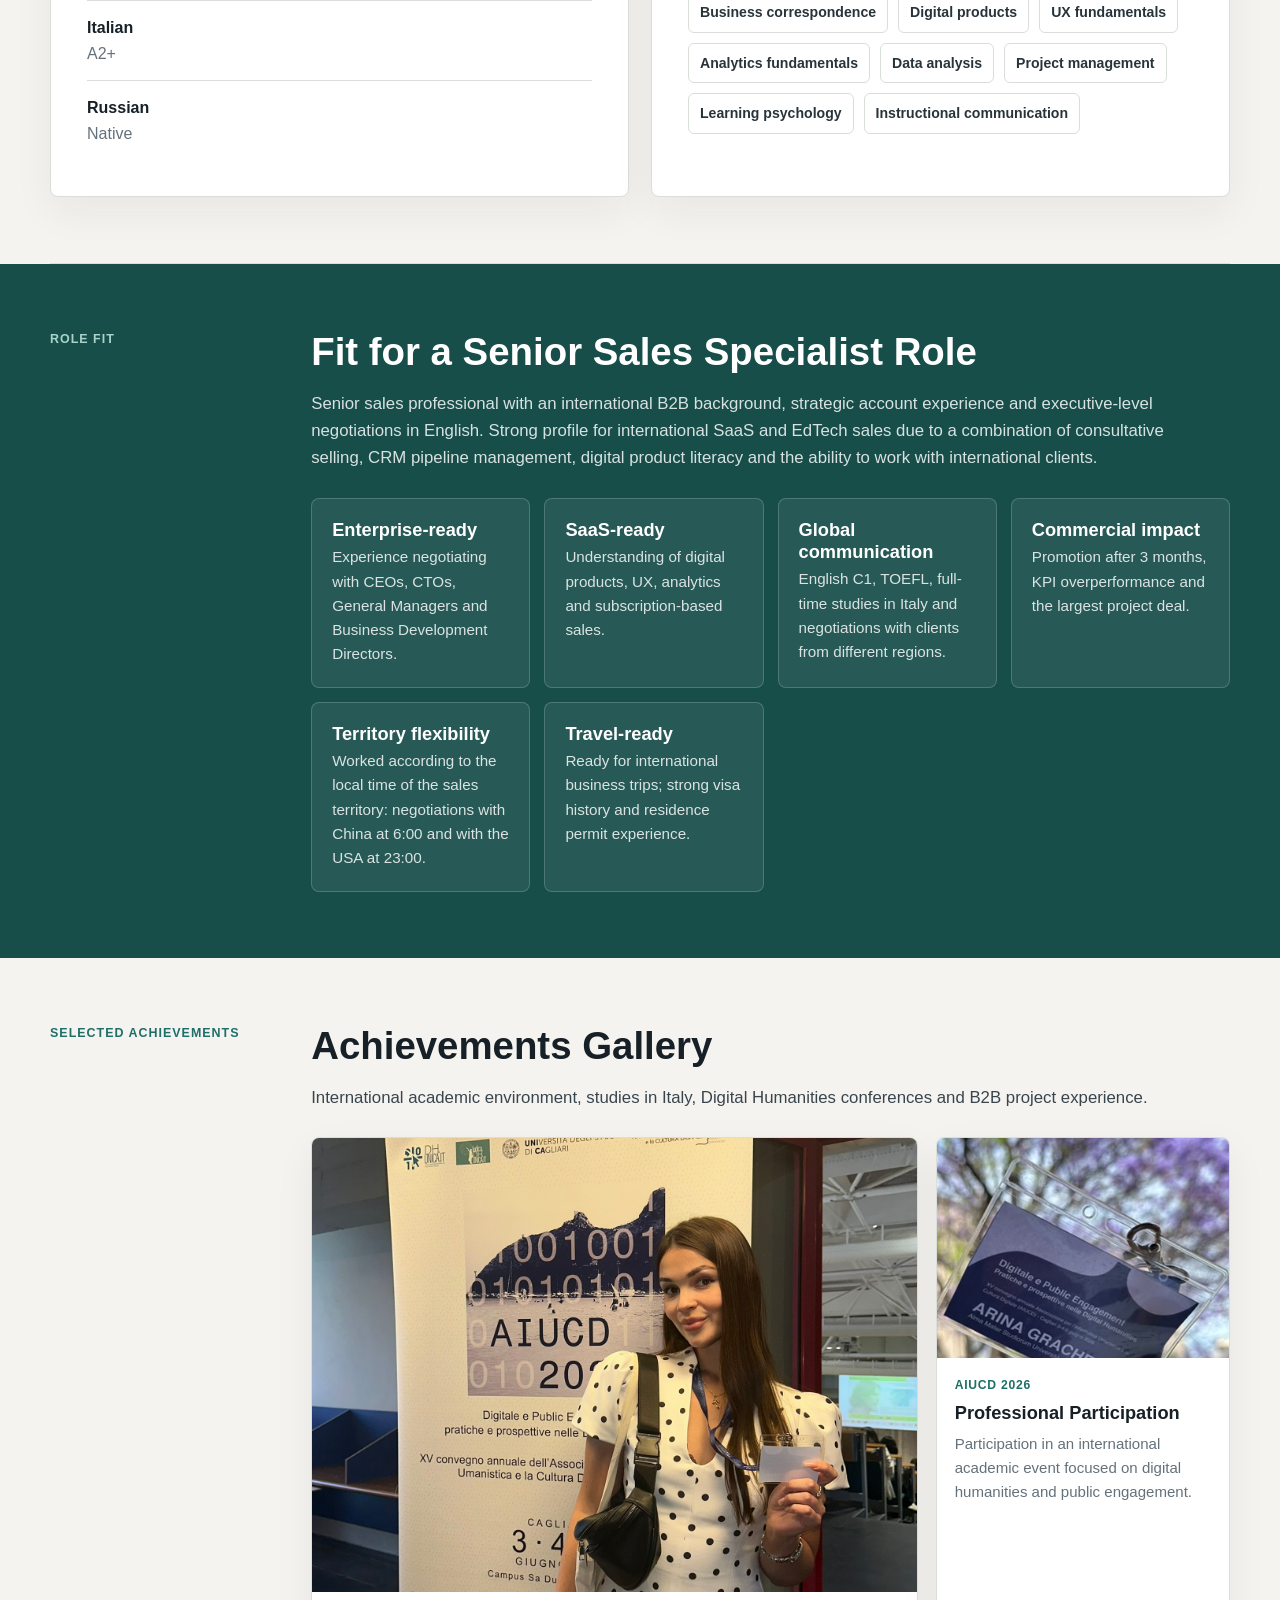
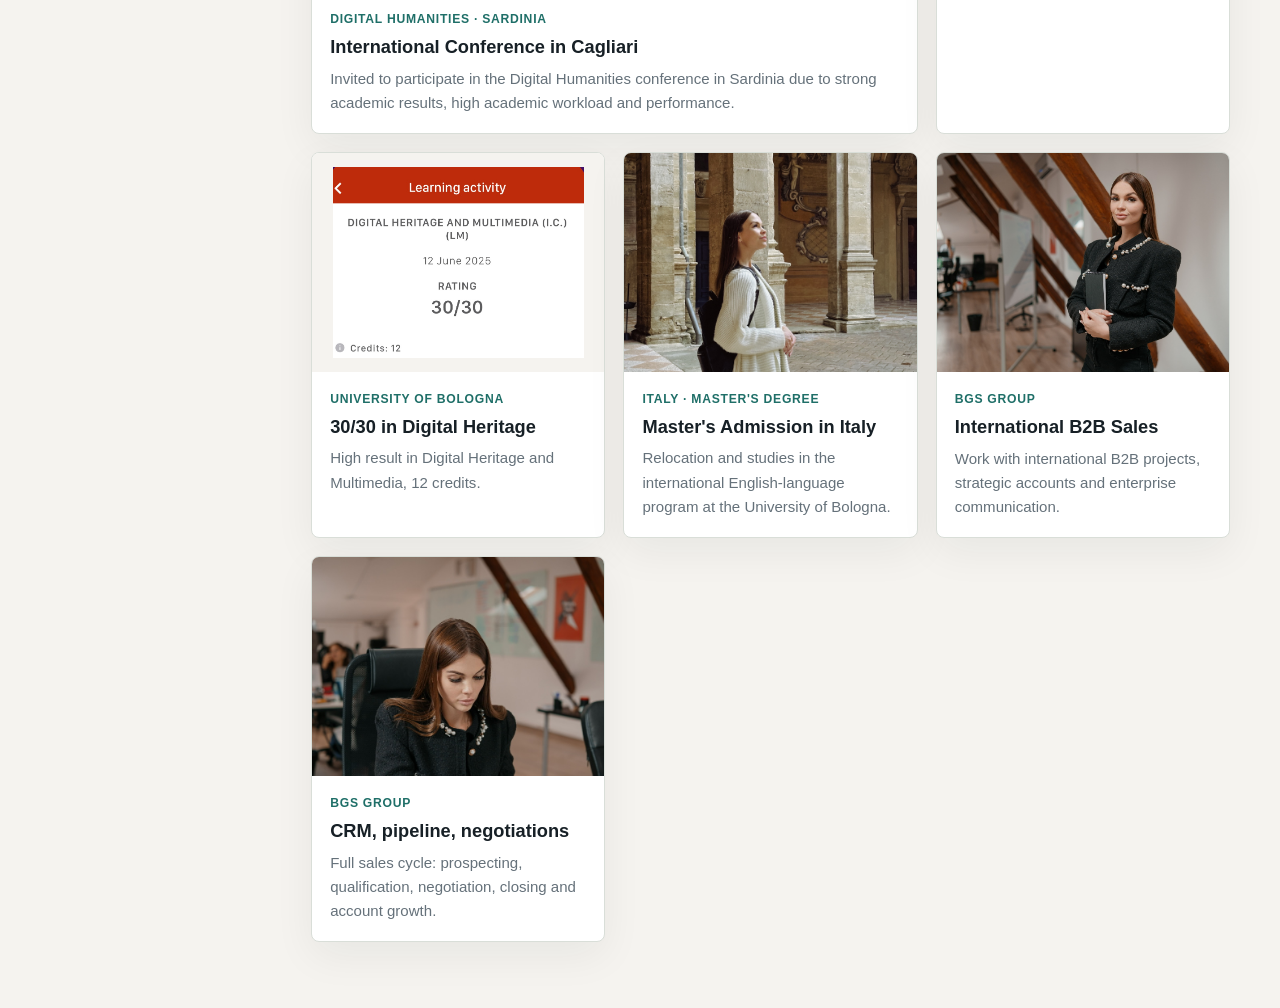
==== commit 697893fb: "Add contact details to resume site and PDF" ====
--- a/index.html
+++ b/index.html
@@ -21,6 +21,28 @@
             на английском языке и работы со стратегическими клиентами уровня Shell, BP,
             Saudi Aramco и ENI.
           </p>
+          <div class="hero__contacts" aria-label="Contacts">
+            <a href="tel:+79687697100" aria-label="Phone">
+              <svg viewBox="0 0 24 24" aria-hidden="true">
+                <path d="M22 16.92v3a2 2 0 0 1-2.18 2 19.8 19.8 0 0 1-8.63-3.07 19.5 19.5 0 0 1-6-6A19.8 19.8 0 0 1 2.12 4.18 2 2 0 0 1 4.11 2h3a2 2 0 0 1 2 1.72c.12.91.33 1.8.62 2.65a2 2 0 0 1-.45 2.11L8.09 9.67a16 16 0 0 0 6.24 6.24l1.19-1.19a2 2 0 0 1 2.11-.45c.85.29 1.74.5 2.65.62A2 2 0 0 1 22 16.92Z" />
+              </svg>
+              <span>+7 968 769-71-00</span>
+            </a>
+            <a href="mailto:arinee.msc@gmail.com" aria-label="Email">
+              <svg viewBox="0 0 24 24" aria-hidden="true">
+                <path d="M4 4h16a2 2 0 0 1 2 2v12a2 2 0 0 1-2 2H4a2 2 0 0 1-2-2V6a2 2 0 0 1 2-2Z" />
+                <path d="m22 6-10 7L2 6" />
+              </svg>
+              <span>arinee.msc@gmail.com</span>
+            </a>
+            <a href="https://t.me/arinaagracheva" aria-label="Telegram">
+              <svg viewBox="0 0 24 24" aria-hidden="true">
+                <path d="m21.5 3.5-19 7.4c-1 .39-.98 1.83.04 2.17l4.79 1.58 1.86 5.7c.31.94 1.53 1.18 2.17.43l2.7-3.15 4.85 3.58c.82.6 1.99.13 2.16-.88l2.43-14.9c.18-1.12-.95-1.94-2-1.53Z" />
+                <path d="m7.5 14.7 10.75-7.05-8.3 9.1" />
+              </svg>
+              <span>@arinaagracheva</span>
+            </a>
+          </div>
           <div class="hero__actions" aria-label="Основные действия">
             <a href="#experience" class="button button--primary">Опыт</a>
             <a href="#role-fit" class="button button--secondary">Соответствие роли</a>
--- a/styles.css
+++ b/styles.css
@@ -154,6 +154,39 @@
   line-height: 1.55;
 }
 
+.hero__contacts {
+  display: flex;
+  flex-wrap: wrap;
+  gap: 10px 16px;
+  max-width: 720px;
+  margin: -12px 0 28px;
+  color: var(--accent-strong);
+  font-weight: 800;
+}
+
+.hero__contacts a {
+  display: inline-flex;
+  align-items: center;
+  gap: 7px;
+  color: inherit;
+  text-decoration: none;
+}
+
+.hero__contacts svg {
+  width: 17px;
+  height: 17px;
+  flex: 0 0 auto;
+  fill: none;
+  stroke: currentColor;
+  stroke-width: 1.9;
+  stroke-linecap: round;
+  stroke-linejoin: round;
+}
+
+.hero__contacts a:hover {
+  text-decoration: underline;
+}
+
 .hero__actions {
   display: flex;
   flex-wrap: wrap;
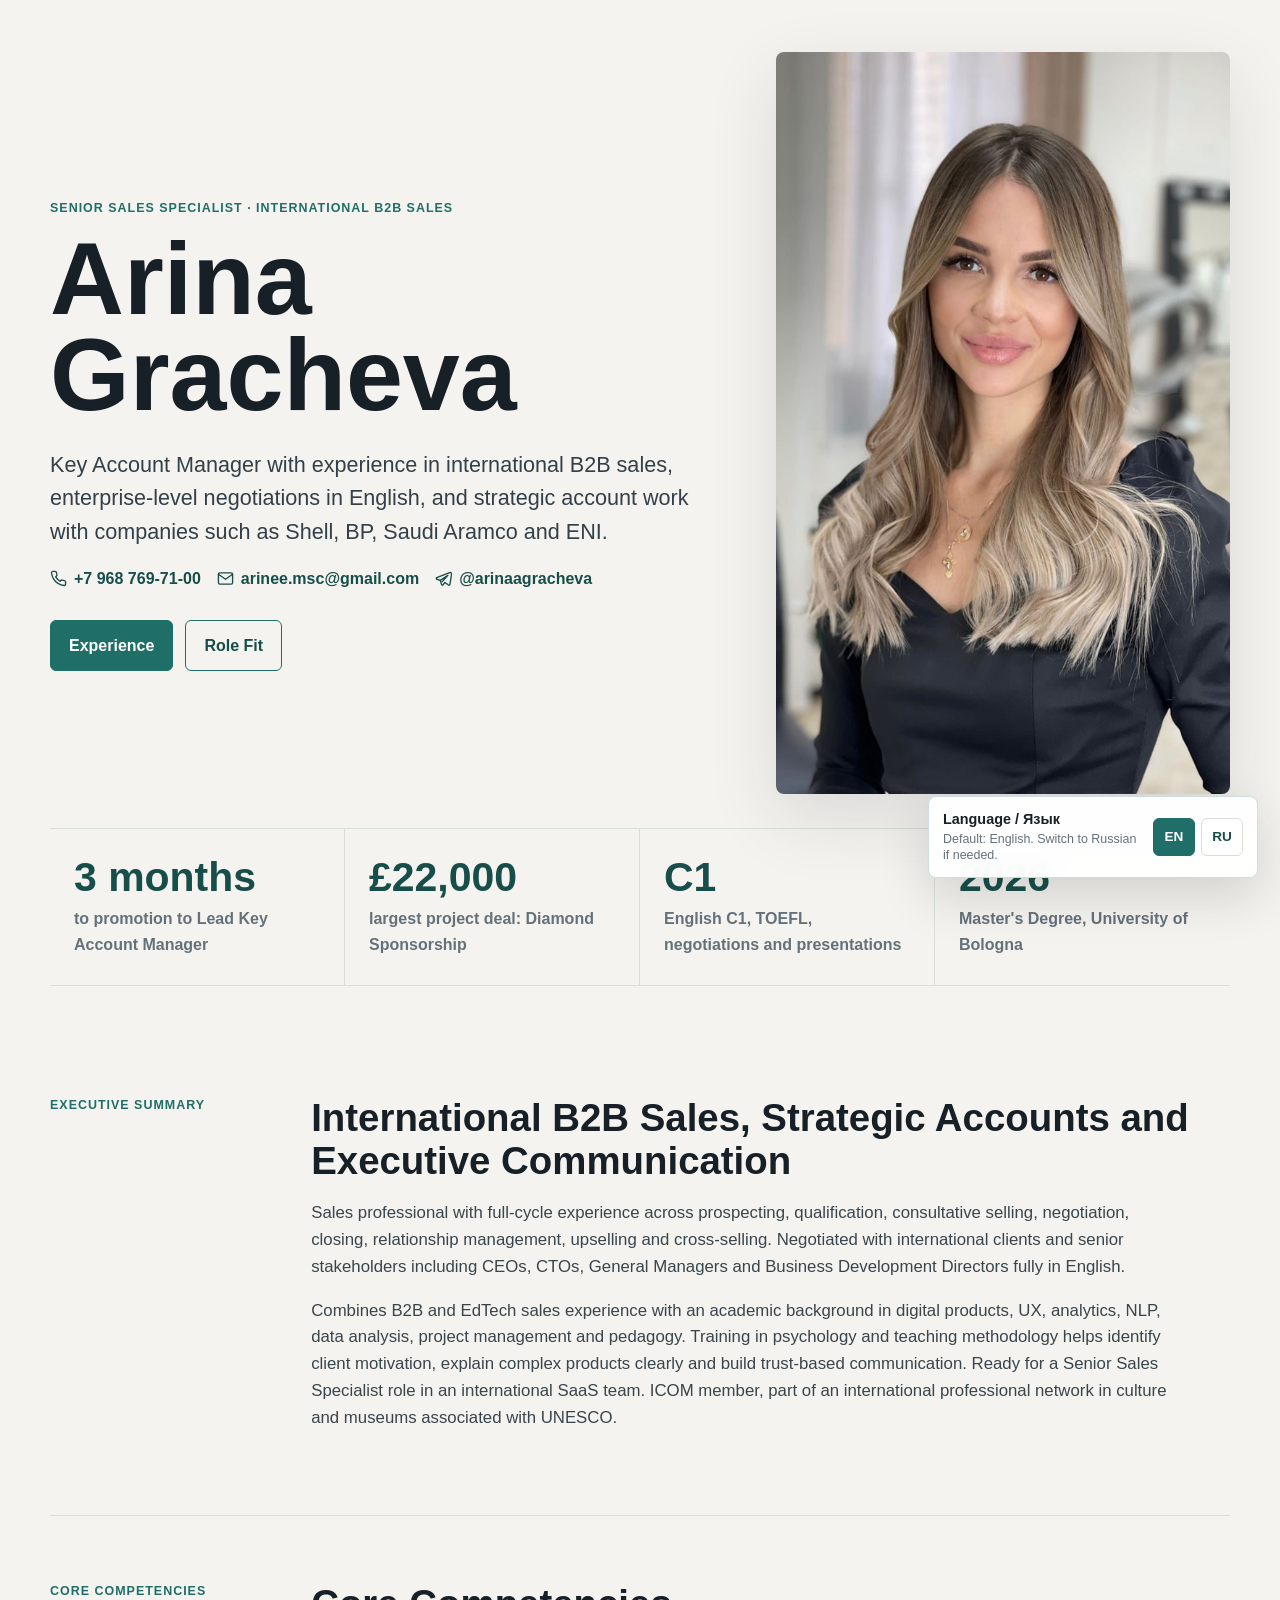
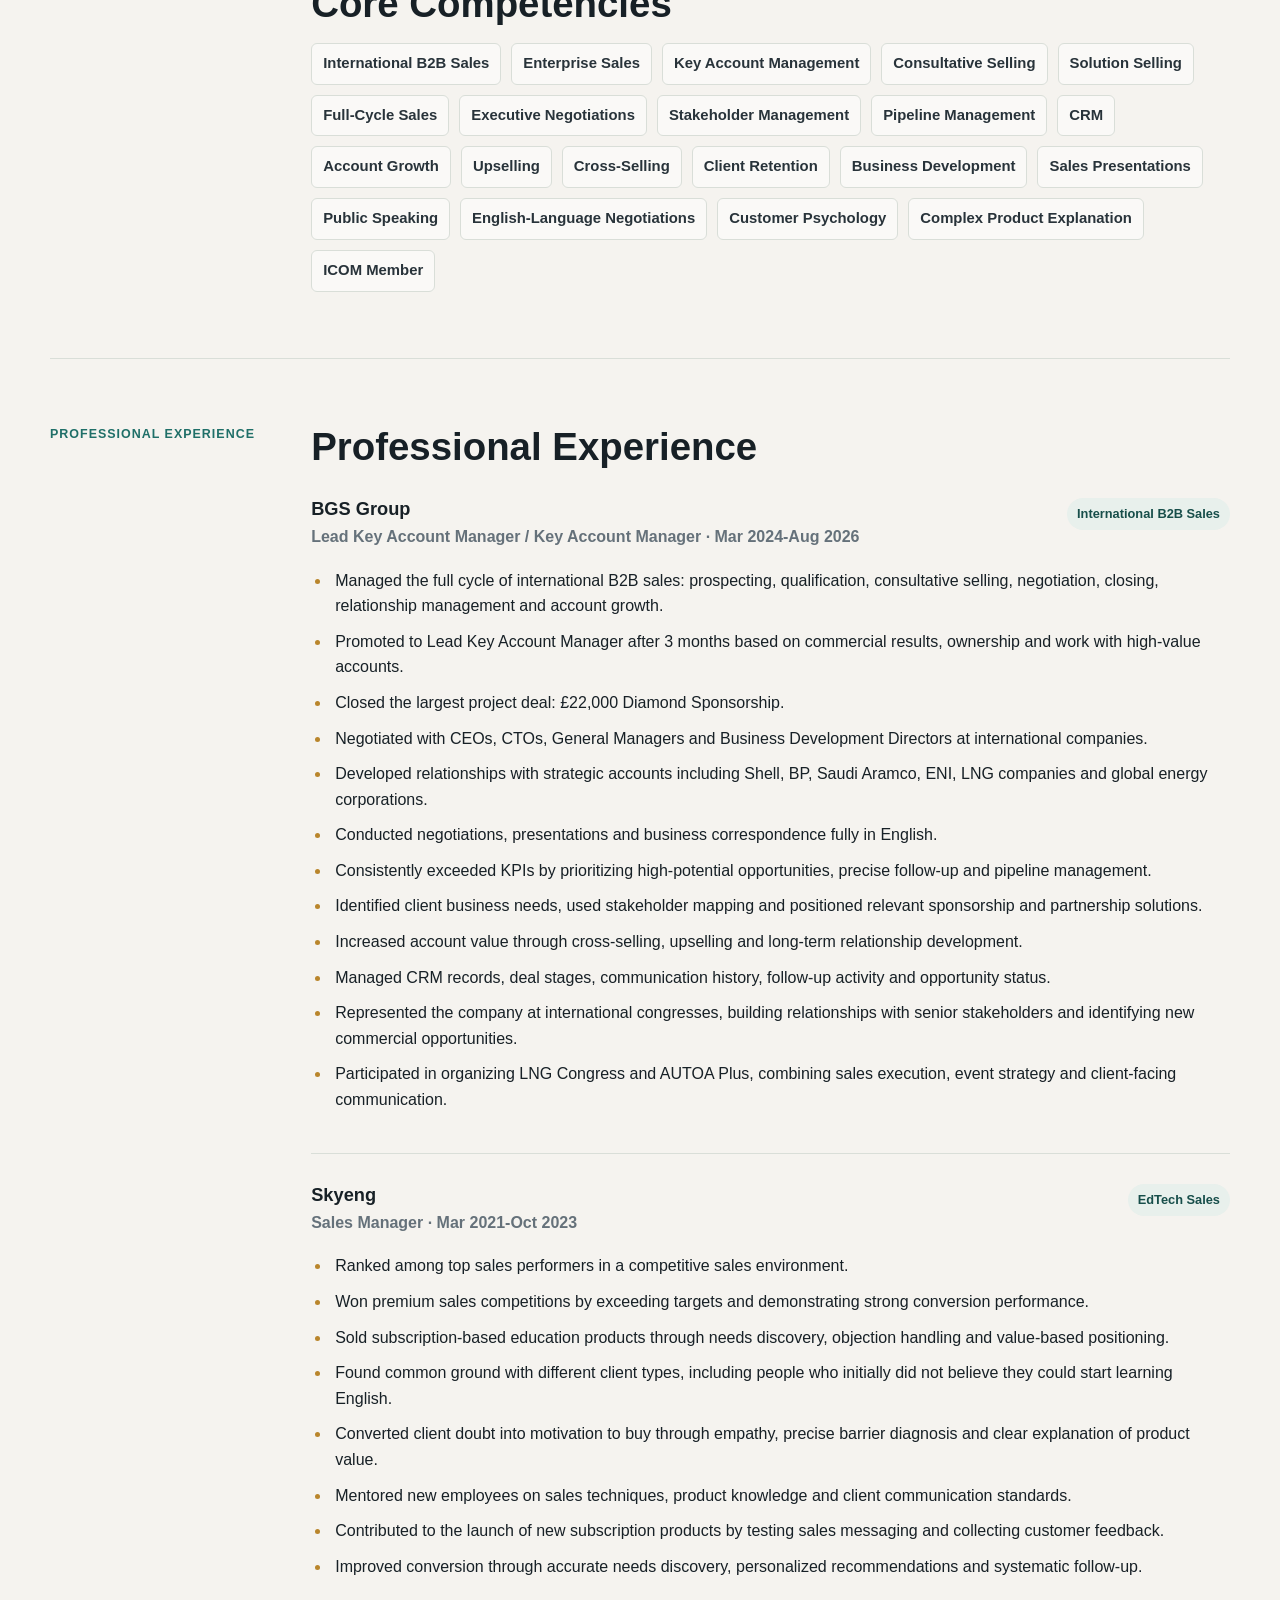
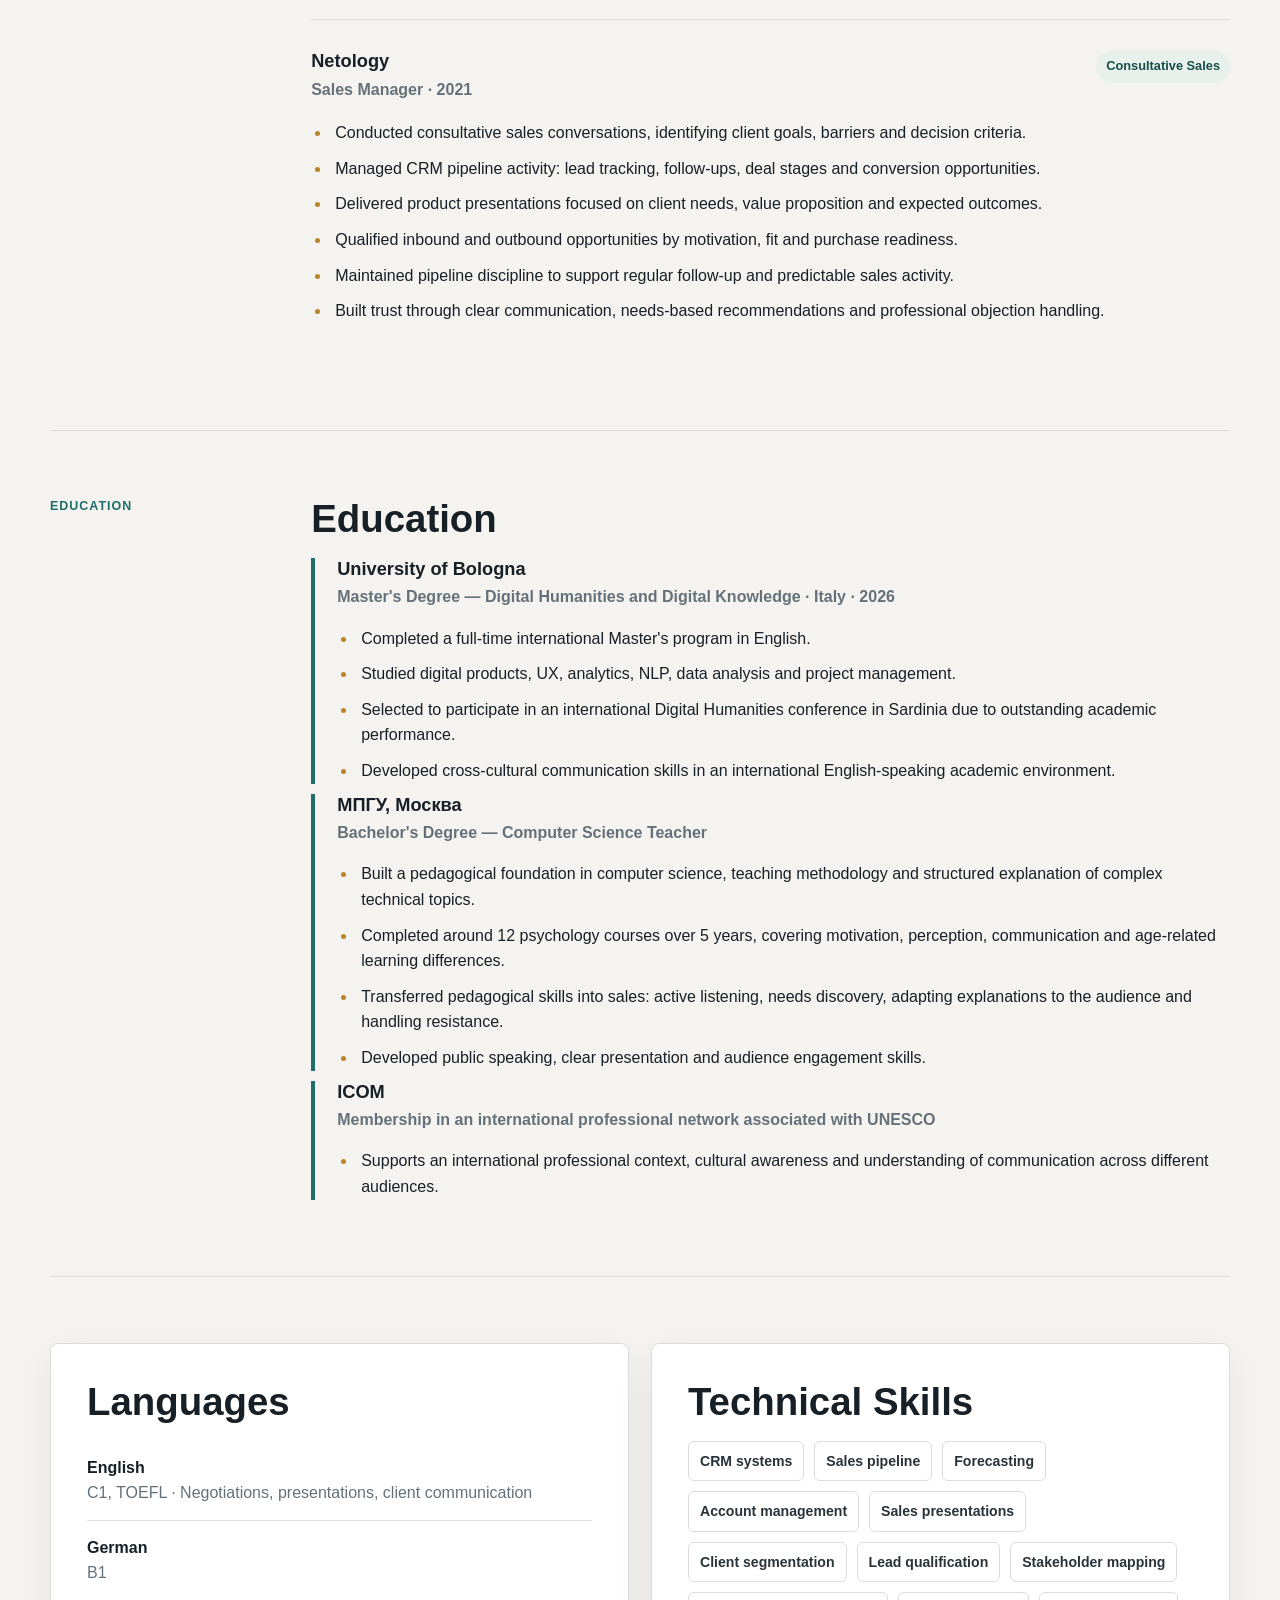
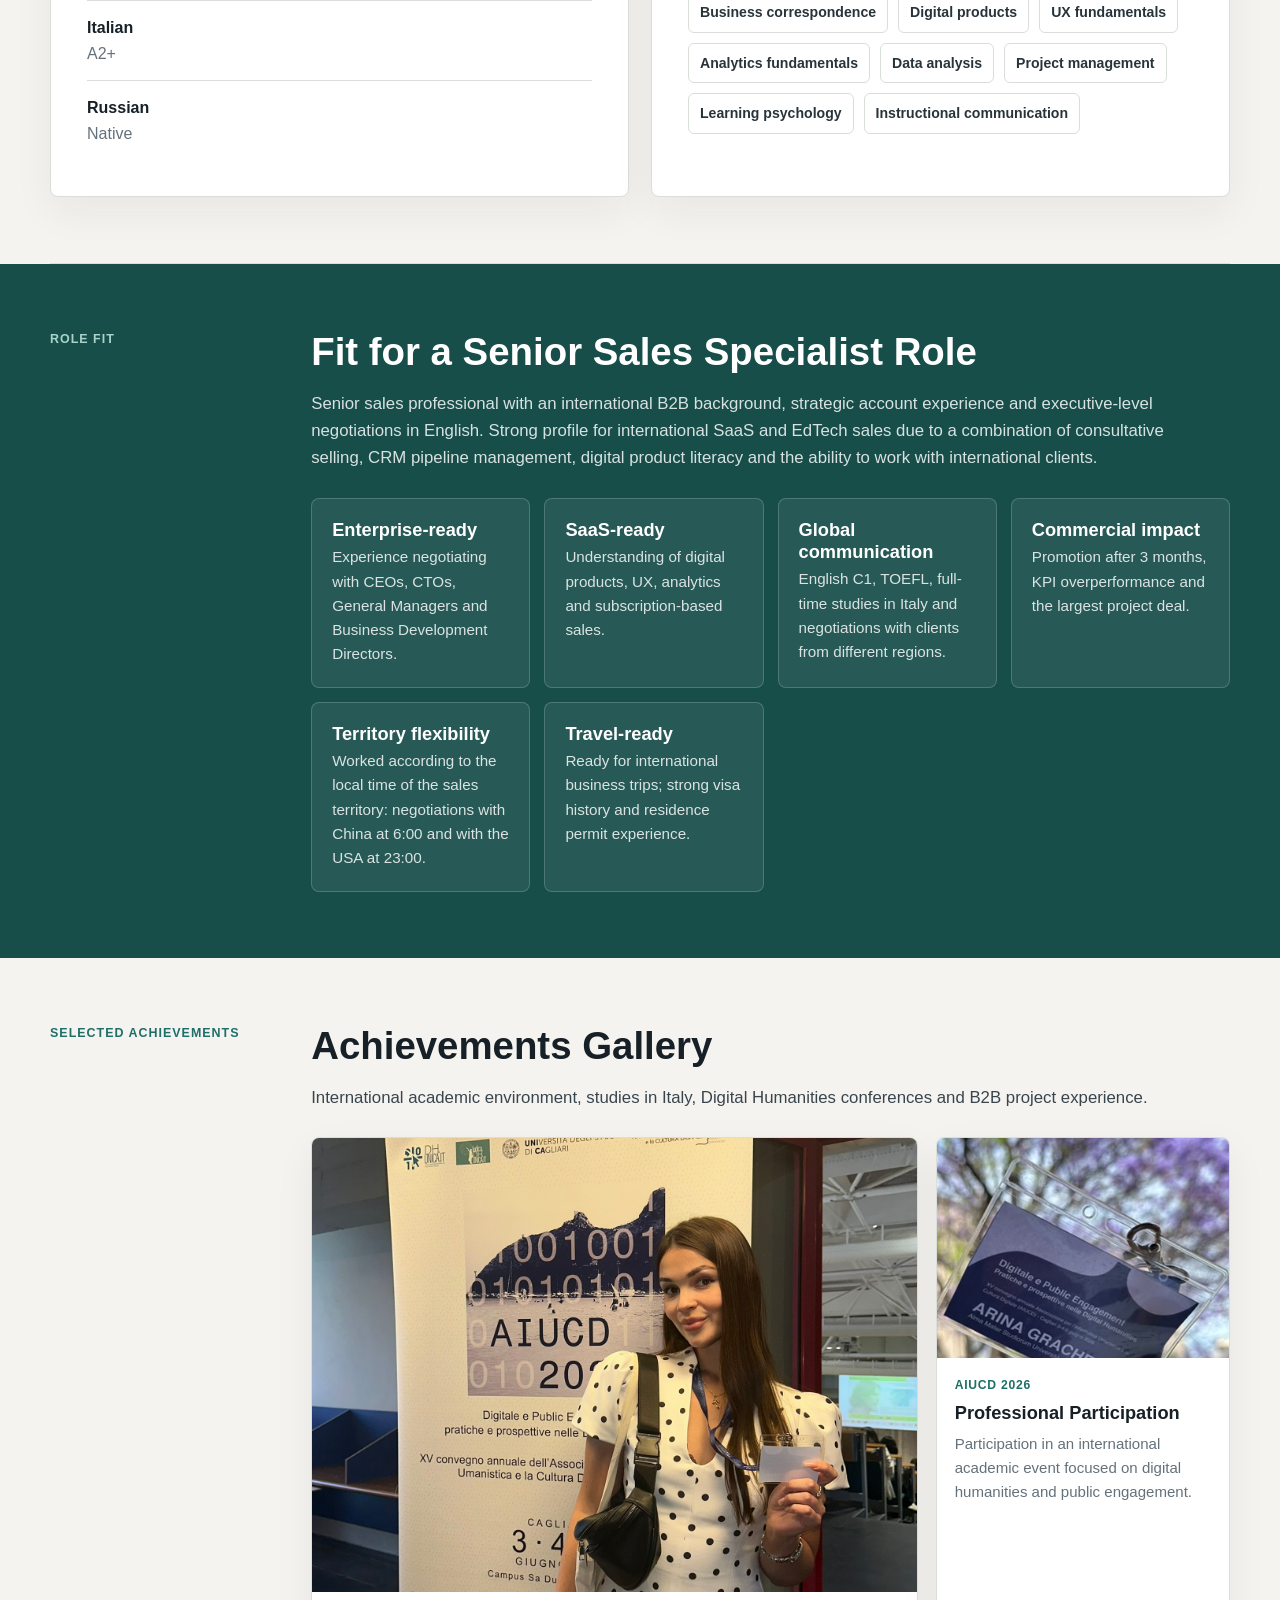
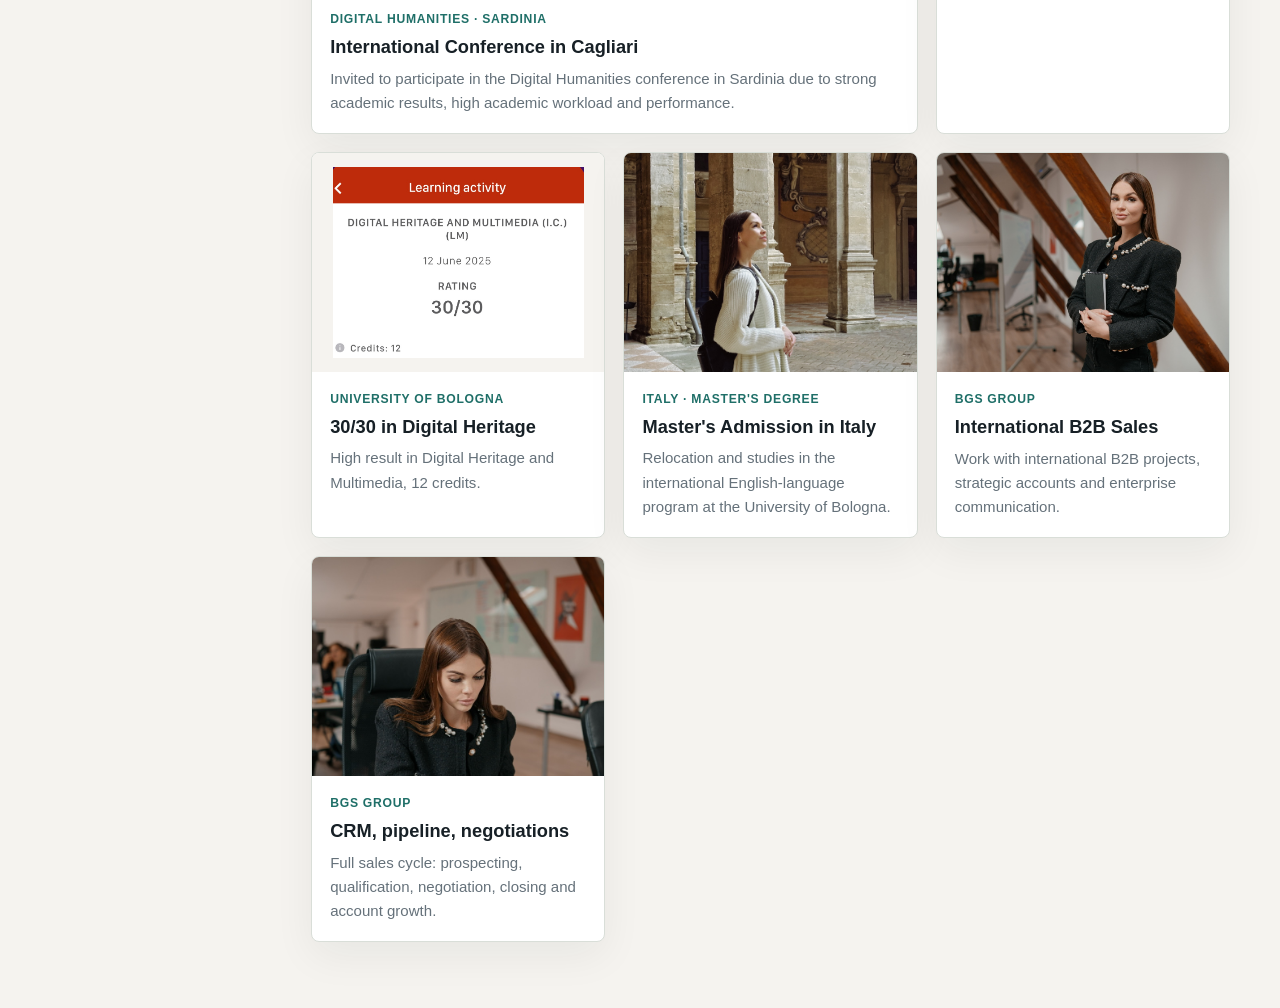
==== commit a223a9d3: "Add work dates to classic EN resume" ====
--- a/index.html
+++ b/index.html
@@ -23,20 +23,20 @@
           </p>
           <div class="hero__contacts" aria-label="Contacts">
             <a href="tel:+79687697100" aria-label="Phone">
-              <svg viewBox="0 0 24 24" aria-hidden="true">
+              <svg width="17" height="17" viewBox="0 0 24 24" aria-hidden="true">
                 <path d="M22 16.92v3a2 2 0 0 1-2.18 2 19.8 19.8 0 0 1-8.63-3.07 19.5 19.5 0 0 1-6-6A19.8 19.8 0 0 1 2.12 4.18 2 2 0 0 1 4.11 2h3a2 2 0 0 1 2 1.72c.12.91.33 1.8.62 2.65a2 2 0 0 1-.45 2.11L8.09 9.67a16 16 0 0 0 6.24 6.24l1.19-1.19a2 2 0 0 1 2.11-.45c.85.29 1.74.5 2.65.62A2 2 0 0 1 22 16.92Z" />
               </svg>
               <span>+7 968 769-71-00</span>
             </a>
             <a href="mailto:arinee.msc@gmail.com" aria-label="Email">
-              <svg viewBox="0 0 24 24" aria-hidden="true">
+              <svg width="17" height="17" viewBox="0 0 24 24" aria-hidden="true">
                 <path d="M4 4h16a2 2 0 0 1 2 2v12a2 2 0 0 1-2 2H4a2 2 0 0 1-2-2V6a2 2 0 0 1 2-2Z" />
                 <path d="m22 6-10 7L2 6" />
               </svg>
               <span>arinee.msc@gmail.com</span>
             </a>
             <a href="https://t.me/arinaagracheva" aria-label="Telegram">
-              <svg viewBox="0 0 24 24" aria-hidden="true">
+              <svg width="17" height="17" viewBox="0 0 24 24" aria-hidden="true">
                 <path d="m21.5 3.5-19 7.4c-1 .39-.98 1.83.04 2.17l4.79 1.58 1.86 5.7c.31.94 1.53 1.18 2.17.43l2.7-3.15 4.85 3.58c.82.6 1.99.13 2.16-.88l2.43-14.9c.18-1.12-.95-1.94-2-1.53Z" />
                 <path d="m7.5 14.7 10.75-7.05-8.3 9.1" />
               </svg>
@@ -136,7 +136,7 @@
             <div class="role__header">
               <div>
                 <h3>BGS Group</h3>
-                <p>Lead Key Account Manager / Key Account Manager</p>
+                <p>Lead Key Account Manager / Key Account Manager · Mar 2024-Aug 2026</p>
               </div>
               <span>International B2B Sales</span>
             </div>
@@ -160,7 +160,7 @@
             <div class="role__header">
               <div>
                 <h3>Skyeng</h3>
-                <p>Sales Manager</p>
+                <p>Sales Manager · Mar 2021-Oct 2023</p>
               </div>
               <span>EdTech Sales</span>
             </div>
@@ -180,7 +180,7 @@
             <div class="role__header">
               <div>
                 <h3>Netology</h3>
-                <p>Sales Manager</p>
+                <p>Sales Manager · 2021</p>
               </div>
               <span>Consultative Sales</span>
             </div>
